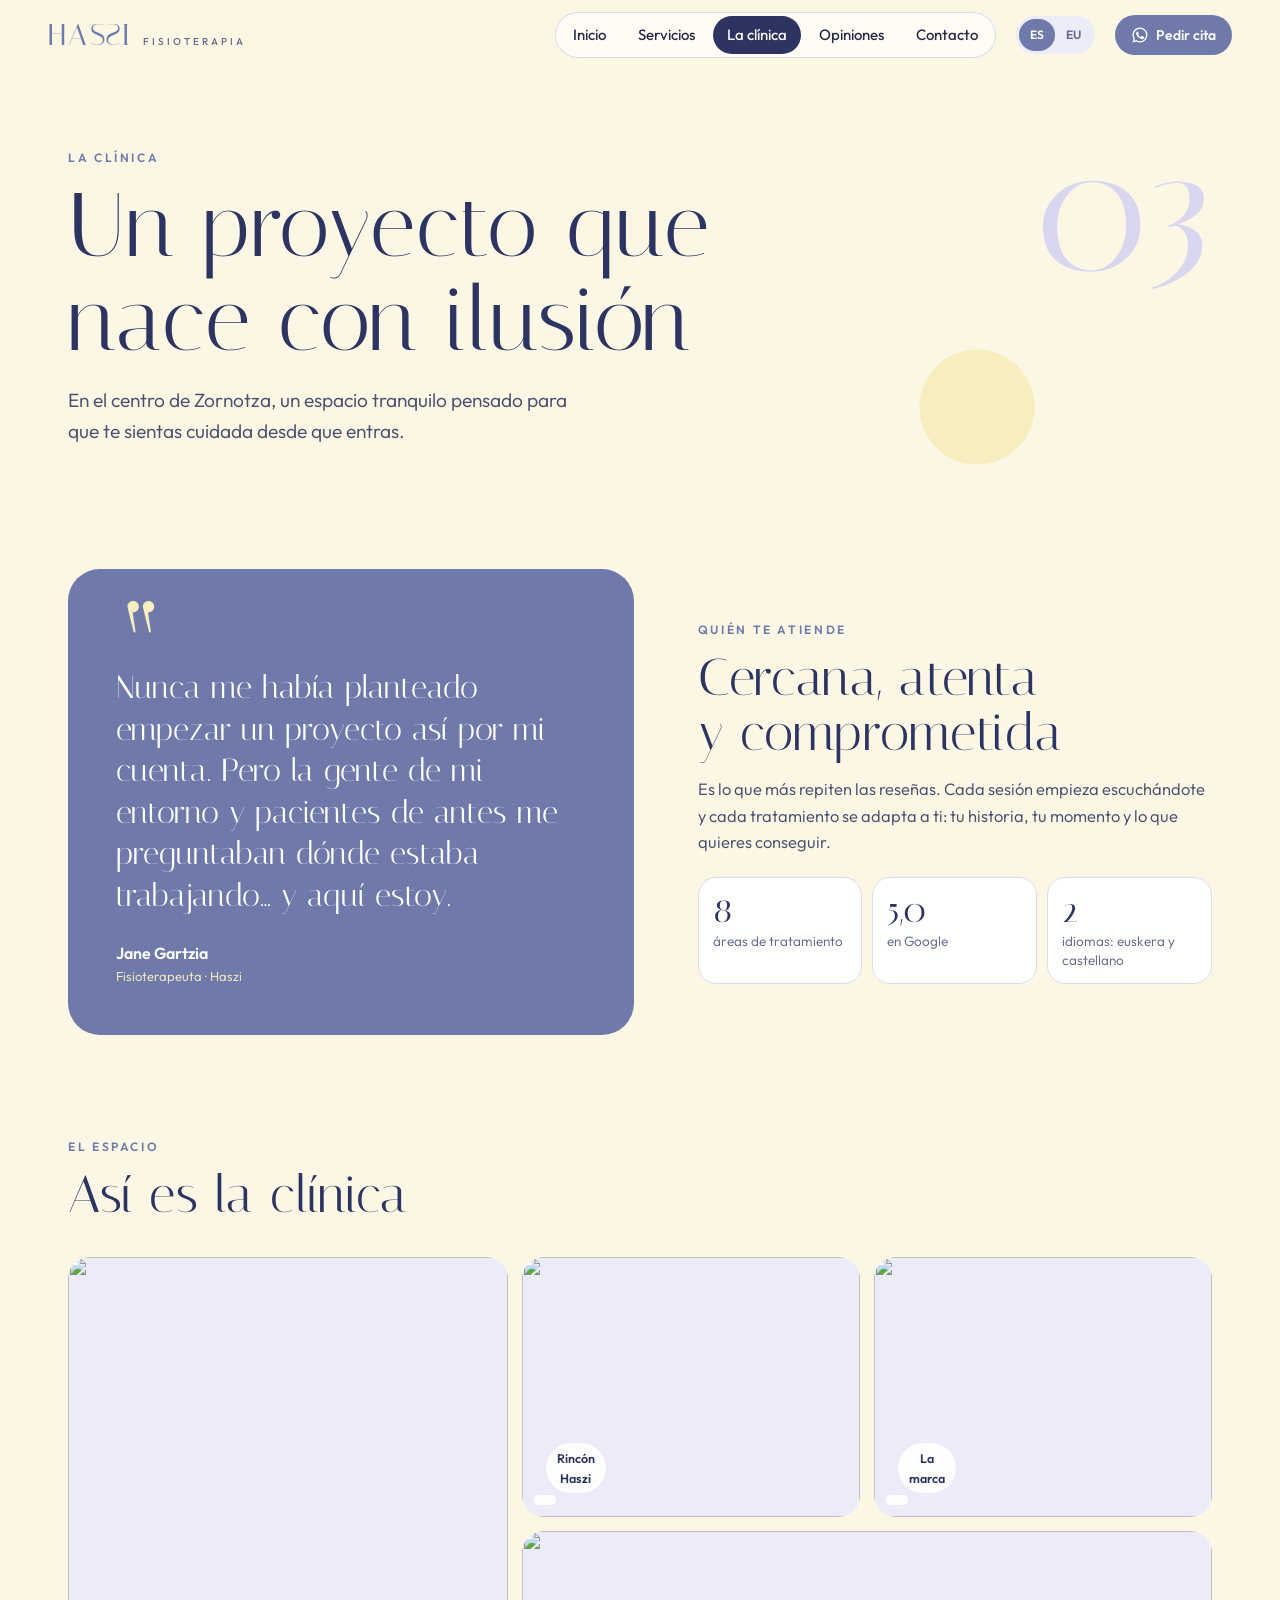
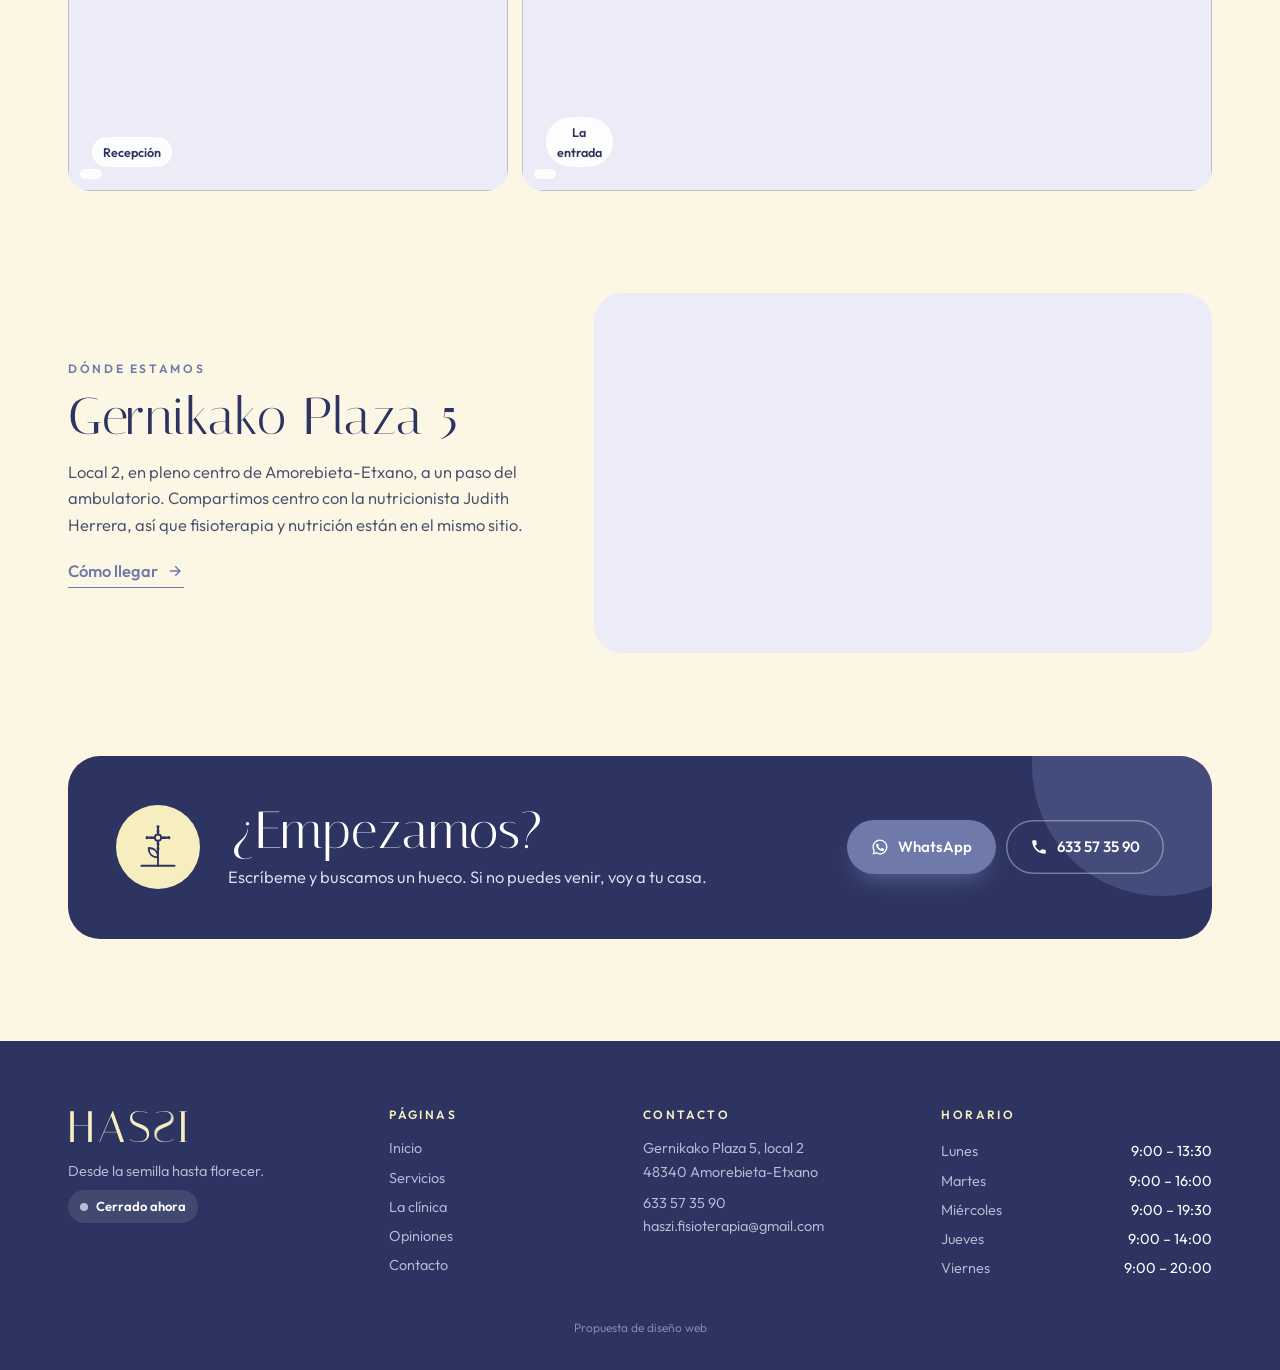
==== clinica.html @ 270182b9 "Web en varias páginas: servicios con buscador, clínica, opiniones y contacto Co-Authored-By: Claude " ====
<!doctype html>
<html lang="es">
<head>
<meta charset="utf-8">
<meta name="viewport" content="width=device-width,initial-scale=1">
<title>La clínica · Haszi Fisioterapia</title>
<meta name="description" content="Clínica Haszi Fisioterapia en Gernikako Plaza 5, Amorebieta-Etxano. Jane Gartzia, fisioterapeuta.">
<meta name="theme-color" content="#fbf7e4">
<link rel="preconnect" href="https://fonts.googleapis.com"><link rel="preconnect" href="https://fonts.gstatic.com" crossorigin>
<link href="https://fonts.googleapis.com/css2?family=Italiana&family=Outfit:wght@300..700&display=swap" rel="stylesheet">
<link rel="stylesheet" href="styles.css?v=1793371641">
<script>(function(){var l='es';try{var q=new URLSearchParams(location.search).get('lang');var s=localStorage.getItem('hz-lang');l=q||s||'es';}catch(e){}if(l==='eu')document.documentElement.classList.add('eu');document.documentElement.lang=l;})();</script>
</head>
<body><header class="top">
 <a class="brand" href="index.html?v=1793371641" aria-label="Haszi Fisioterapia">HA<span class="mk" aria-hidden="true"><i>S</i><i>S</i></span>I<small>Fisioterapia</small></a>
 <nav class="nav"><a href="index.html?v=1793371641"><span data-l="es">Inicio</span><span data-l="eu">Hasiera</span></a><a href="servicios.html?v=1793371641"><span data-l="es">Servicios</span><span data-l="eu">Zerbitzuak</span></a><a href="clinica.html?v=1793371641" class=on aria-current=page><span data-l="es">La clínica</span><span data-l="eu">Klinika</span></a><a href="opiniones.html?v=1793371641"><span data-l="es">Opiniones</span><span data-l="eu">Iritziak</span></a><a href="contacto.html?v=1793371641"><span data-l="es">Contacto</span><span data-l="eu">Kontaktua</span></a></nav>
 <div class="lang" role="group" aria-label="Idioma / Hizkuntza"><button data-set="es">ES</button><button data-set="eu">EU</button></div>
 <a class="hcta" href="https://wa.me/34633573590" target="_blank" rel="noopener"><svg viewBox="0 0 24 24"><path d="M12 2a10 10 0 0 0-8.6 15.1L2 22l5-1.3A10 10 0 1 0 12 2zm0 18.2c-1.5 0-3-.4-4.3-1.2l-.3-.2-3 .8.8-2.9-.2-.3A8.2 8.2 0 1 1 12 20.2zm4.5-6.1c-.2-.1-1.5-.7-1.7-.8-.2-.1-.4-.1-.6.1l-.8 1c-.1.2-.3.2-.5.1a6.7 6.7 0 0 1-3.3-2.9c-.3-.4.2-.4.7-1.4.1-.2 0-.3 0-.4l-.8-1.8c-.2-.5-.4-.4-.6-.4h-.5a1 1 0 0 0-.7.3c-.2.3-.9.9-.9 2.2s1 2.6 1.1 2.7c.1.2 1.9 2.9 4.6 4 1.7.7 2.4.8 3.2.7.5-.1 1.5-.6 1.8-1.2.2-.6.2-1.1.1-1.2l-.5-.3z"/></svg><span data-l="es">Pedir cita</span><span data-l="eu">Hitzordua</span></a>
 <button class="burger" aria-label="Menú" aria-expanded="false"><i></i><i></i></button>
</header>
<div class="mmenu" aria-hidden="true"><nav><a href="index.html?v=1793371641"><small>01</small><span data-l="es">Inicio</span><span data-l="eu">Hasiera</span></a><a href="servicios.html?v=1793371641"><small>02</small><span data-l="es">Servicios</span><span data-l="eu">Zerbitzuak</span></a><a href="clinica.html?v=1793371641" class=on><small>03</small><span data-l="es">La clínica</span><span data-l="eu">Klinika</span></a><a href="opiniones.html?v=1793371641"><small>04</small><span data-l="es">Opiniones</span><span data-l="eu">Iritziak</span></a><a href="contacto.html?v=1793371641"><small>05</small><span data-l="es">Contacto</span><span data-l="eu">Kontaktua</span></a></nav><div class="mfoot"><a href="https://wa.me/34633573590" target="_blank" rel="noopener"><svg viewBox="0 0 24 24"><path d="M12 2a10 10 0 0 0-8.6 15.1L2 22l5-1.3A10 10 0 1 0 12 2zm0 18.2c-1.5 0-3-.4-4.3-1.2l-.3-.2-3 .8.8-2.9-.2-.3A8.2 8.2 0 1 1 12 20.2zm4.5-6.1c-.2-.1-1.5-.7-1.7-.8-.2-.1-.4-.1-.6.1l-.8 1c-.1.2-.3.2-.5.1a6.7 6.7 0 0 1-3.3-2.9c-.3-.4.2-.4.7-1.4.1-.2 0-.3 0-.4l-.8-1.8c-.2-.5-.4-.4-.6-.4h-.5a1 1 0 0 0-.7.3c-.2.3-.9.9-.9 2.2s1 2.6 1.1 2.7c.1.2 1.9 2.9 4.6 4 1.7.7 2.4.8 3.2.7.5-.1 1.5-.6 1.8-1.2.2-.6.2-1.1.1-1.2l-.5-.3z"/></svg>WhatsApp</a><a href="tel:+34633573590"><svg viewBox="0 0 24 24"><path d="M6.6 10.8a15.1 15.1 0 0 0 6.6 6.6l2.2-2.2c.3-.3.7-.4 1-.2 1.1.4 2.3.6 3.6.6.6 0 1 .4 1 1V20c0 .6-.4 1-1 1A17 17 0 0 1 3 4c0-.6.4-1 1-1h3.5c.6 0 1 .4 1 1 0 1.3.2 2.5.6 3.6.1.3 0 .7-.2 1l-2.3 2.2z"/></svg>633 57 35 90</a></div></div>
<main class="page"><section class="banner">
 <span class="bnum">03</span>
 <div class="bw"><p class="kick"><span data-l="es">La clínica</span><span data-l="eu">Klinika</span></p><h1><span data-l="es">Un proyecto que nace con ilusión</span><span data-l="eu">Ilusioz betetako proiektu bat</span></h1><p class="lead"><span data-l="es">En el centro de Zornotza, un espacio tranquilo pensado para que te sientas cuidada desde que entras.</span><span data-l="eu">Zornotzako erdigunean, sartzen zarenetik zaindua sentitzeko pentsatutako leku lasaia.</span></p></div>
 <svg class="bseed" viewBox="0 0 200 200" aria-hidden="true"><circle cx="100" cy="100" r="96"/></svg>
</section>
<section class="sec story">
 <div class="stq rv">
  <span class="qm">“</span>
  <p><span data-l="es">Nunca me había planteado empezar un proyecto así por mi cuenta. Pero la gente de mi entorno y pacientes de antes me preguntaban dónde estaba trabajando… y aquí estoy.</span><span data-l="eu">Inoiz ez nuen pentsatu horrelako proiektu bat neure kabuz hastea. Baina inguruko jendeak eta lehengo paziente batzuek non nenbilen galdetzen zidaten… eta hemen nago.</span></p>
  <div class="sig"><b>Jane Gartzia</b><span><span data-l="es">Fisioterapeuta · Haszi</span><span data-l="eu">Fisioterapeuta · Haszi</span></span></div>
 </div>
 <div class="stx rv">
  <p class="kick"><span data-l="es">Quién te atiende</span><span data-l="eu">Nork artatuko zaitu</span></p>
  <h2><span data-l="es">Cercana, atenta y comprometida</span><span data-l="eu">Hurbila, adeitsua eta konprometitua</span></h2>
  <p><span data-l="es">Es lo que más repiten las reseñas. Cada sesión empieza escuchándote y cada tratamiento se adapta a ti: tu historia, tu momento y lo que quieres conseguir.</span><span data-l="eu">Hori da iritziek gehien errepikatzen dutena. Saio bakoitza zu entzuten hasten da eta tratamendu bakoitza zuri egokitzen zaio: zure historia, zure momentua eta lortu nahi duzuna.</span></p>
  <ul class="facts"><li><b>8</b><span data-l="es">áreas de tratamiento</span><span data-l="eu">tratamendu-arlo</span></li><li><b>5,0</b><span data-l="es">en Google</span><span data-l="eu">Googlen</span></li><li><b>2</b><span data-l="es">idiomas: euskera y castellano</span><span data-l="eu">hizkuntza: euskara eta gaztelania</span></li></ul>
 </div>
</section>
<section class="sec">
 <div class="head rv"><p class="kick"><span data-l="es">El espacio</span><span data-l="eu">Lekua</span></p><h2><span data-l="es">Así es la clínica</span><span data-l="eu">Hau da klinika</span></h2></div>
 <div class="gal"><button class="gi gi0 rv" data-full="https://lh3.googleusercontent.com/grass-cs/AABkmLfYmzDt7xnQfAVD_fiT7f_FMGMXCGIL7BfOM6P0c_A867wHdHK-37Hn0q9hG_Y2DJRz6hwq0zOR4-mZoujtuq2s0yssm1FEFevWXHWyaHOND0AKr654QwvA00v_ObbBueBMMd9X=w1600-k-no"><img src="https://lh3.googleusercontent.com/grass-cs/AABkmLfYmzDt7xnQfAVD_fiT7f_FMGMXCGIL7BfOM6P0c_A867wHdHK-37Hn0q9hG_Y2DJRz6hwq0zOR4-mZoujtuq2s0yssm1FEFevWXHWyaHOND0AKr654QwvA00v_ObbBueBMMd9X=w800-k-no" alt="" loading="lazy"><span><span data-l="es">Recepción</span><span data-l="eu">Harrera</span></span></button><button class="gi gi1 rv" data-full="https://lh3.googleusercontent.com/gps-cs-s/ANWiy9RxXMUOsTc46S_Mv5NONfK-9dVN8dFkeTw9v19GWVNfa5LRsaxbmlAex-AOdb28i_Vh9UDX3B-DQBkSoPqw-twzwIQK1deqbMaz5WqKlUYDP6-75Wq1Bz5eOPWLam4w8Bedxjg1rVCfiSh4=w1600-k-no"><img src="https://lh3.googleusercontent.com/gps-cs-s/ANWiy9RxXMUOsTc46S_Mv5NONfK-9dVN8dFkeTw9v19GWVNfa5LRsaxbmlAex-AOdb28i_Vh9UDX3B-DQBkSoPqw-twzwIQK1deqbMaz5WqKlUYDP6-75Wq1Bz5eOPWLam4w8Bedxjg1rVCfiSh4=w800-k-no" alt="" loading="lazy"><span><span data-l="es">Rincón Haszi</span><span data-l="eu">Haszi txokoa</span></span></button><button class="gi gi2 rv" data-full="https://lh3.googleusercontent.com/gps-cs-s/ANWiy9RpM-QcnaBLJweB59YS0RFkx2qCwoozbRL8E9IkSakVuTFmMkLH7kinshzQdERFNJfkelmKbzxOW_2bPRwxsn8rs_tVMmRhwDauQBZSnXadgiTYruzqF-sHX4fIxSxSzFj8WJutXBVM-CYU=w1600-k-no"><img src="https://lh3.googleusercontent.com/gps-cs-s/ANWiy9RpM-QcnaBLJweB59YS0RFkx2qCwoozbRL8E9IkSakVuTFmMkLH7kinshzQdERFNJfkelmKbzxOW_2bPRwxsn8rs_tVMmRhwDauQBZSnXadgiTYruzqF-sHX4fIxSxSzFj8WJutXBVM-CYU=w800-k-no" alt="" loading="lazy"><span><span data-l="es">La marca</span><span data-l="eu">Marka</span></span></button><button class="gi gi3 rv" data-full="https://lh3.googleusercontent.com/grass-cs/AABkmLfkPGpaals5wXdIL0w-fiT8mMiIXZF4t-FL2aYuvvm76TjGh2Xw1Lu3fcIwlgSmes1ovxwWoXzSeLTtKgDpO4ITUz8J3yqcNSDY8DFHCCygPD7MAigGqO_TZNYggOD01rsKHskUAo61H9lT=w1600-k-no"><img src="https://lh3.googleusercontent.com/grass-cs/AABkmLfkPGpaals5wXdIL0w-fiT8mMiIXZF4t-FL2aYuvvm76TjGh2Xw1Lu3fcIwlgSmes1ovxwWoXzSeLTtKgDpO4ITUz8J3yqcNSDY8DFHCCygPD7MAigGqO_TZNYggOD01rsKHskUAo61H9lT=w800-k-no" alt="" loading="lazy"><span><span data-l="es">La entrada</span><span data-l="eu">Sarrera</span></span></button></div>
</section>
<section class="sec where">
 <div class="wtx rv">
  <p class="kick"><span data-l="es">Dónde estamos</span><span data-l="eu">Non gaude</span></p>
  <h2>Gernikako Plaza 5</h2>
  <p><span data-l="es">Local 2, en pleno centro de Amorebieta-Etxano, a un paso del ambulatorio. Compartimos centro con la nutricionista Judith Herrera, así que fisioterapia y nutrición están en el mismo sitio.</span><span data-l="eu">2. lokala, Amorebieta-Etxanoko erdigunean, anbulatoriotik gertu. Judith Herrera nutrizionistarekin partekatzen dugu zentroa: fisioterapia eta nutrizioa leku berean.</span></p>
  <a class="more" href="https://www.google.com/maps/place/?q=place_id:ChIJI8guDgI1Tg0RjdFPKfut2PA" target="_blank" rel="noopener"><span data-l="es">Cómo llegar</span><span data-l="eu">Nola iritsi</span><svg viewBox="0 0 24 24"><path d="M5 11h11.2l-4.6-4.6L13 5l7 7-7 7-1.4-1.4 4.6-4.6H5z"/></svg></a>
 </div>
 <div class="wmap rv"><iframe title="Mapa" loading="lazy" src="https://www.google.com/maps?q=Haszi+fisioterapia,+Gernikako+Plaza+5,+Amorebieta&output=embed"></iframe></div>
</section>
<div class="lb" aria-hidden="true"><button class="lbx" aria-label="Cerrar">×</button><img alt=""></div>
<section class="ctaband rv">
 <div class="cbw">
  <div class="cbf"><svg viewBox="0 0 48 48"><path d="M24 42V24M24 34c-6 0-9-4-9-9 6 0 9 4 9 9z"/><circle cx="24" cy="15" r="3"/><path d="M24 12c-2-5 2-8 0-8s2 3 0 8M27 15c5-2 8 2 8 0s-3 2-8 0M24 18c2 5-2 8 0 8s-2-3 0-8M21 15c-5 2-8-2-8 0s3-2 8 0"/><path d="M8 42h32"/></svg></div>
  <div><h2><span data-l="es">¿Empezamos?</span><span data-l="eu">Hasiko gara?</span></h2><p><span data-l="es">Escríbeme y buscamos un hueco. Si no puedes venir, voy a tu casa.</span><span data-l="eu">Idatzi eta tarte bat bilatuko dugu. Etortzerik ez baduzu, etxera joango naiz.</span></p></div>
  <div class="cbb"><a class="btn wa" href="https://wa.me/34633573590" target="_blank" rel="noopener"><svg viewBox="0 0 24 24"><path d="M12 2a10 10 0 0 0-8.6 15.1L2 22l5-1.3A10 10 0 1 0 12 2zm0 18.2c-1.5 0-3-.4-4.3-1.2l-.3-.2-3 .8.8-2.9-.2-.3A8.2 8.2 0 1 1 12 20.2zm4.5-6.1c-.2-.1-1.5-.7-1.7-.8-.2-.1-.4-.1-.6.1l-.8 1c-.1.2-.3.2-.5.1a6.7 6.7 0 0 1-3.3-2.9c-.3-.4.2-.4.7-1.4.1-.2 0-.3 0-.4l-.8-1.8c-.2-.5-.4-.4-.6-.4h-.5a1 1 0 0 0-.7.3c-.2.3-.9.9-.9 2.2s1 2.6 1.1 2.7c.1.2 1.9 2.9 4.6 4 1.7.7 2.4.8 3.2.7.5-.1 1.5-.6 1.8-1.2.2-.6.2-1.1.1-1.2l-.5-.3z"/></svg>WhatsApp</a><a class="btn ghost" href="tel:+34633573590"><svg viewBox="0 0 24 24"><path d="M6.6 10.8a15.1 15.1 0 0 0 6.6 6.6l2.2-2.2c.3-.3.7-.4 1-.2 1.1.4 2.3.6 3.6.6.6 0 1 .4 1 1V20c0 .6-.4 1-1 1A17 17 0 0 1 3 4c0-.6.4-1 1-1h3.5c.6 0 1 .4 1 1 0 1.3.2 2.5.6 3.6.1.3 0 .7-.2 1l-2.3 2.2z"/></svg>633 57 35 90</a></div>
 </div>
</section></main>
<footer class="foot">
 <div class="fw">
  <div class="fbrand"><div class="fb">HA<span class="mk" aria-hidden="true"><i>S</i><i>S</i></span>I</div><p><span data-l="es">Desde la semilla hasta florecer.</span><span data-l="eu">Hazitik hasi eta loratzeraino.</span></p><span class="open" data-open></span></div>
  <div><h4><span data-l="es">Páginas</span><span data-l="eu">Orriak</span></h4><div class="flinks"><a href="index.html?v=1793371641"><span data-l="es">Inicio</span><span data-l="eu">Hasiera</span></a><a href="servicios.html?v=1793371641"><span data-l="es">Servicios</span><span data-l="eu">Zerbitzuak</span></a><a href="clinica.html?v=1793371641"><span data-l="es">La clínica</span><span data-l="eu">Klinika</span></a><a href="opiniones.html?v=1793371641"><span data-l="es">Opiniones</span><span data-l="eu">Iritziak</span></a><a href="contacto.html?v=1793371641"><span data-l="es">Contacto</span><span data-l="eu">Kontaktua</span></a></div></div>
  <div><h4><span data-l="es">Contacto</span><span data-l="eu">Kontaktua</span></h4><p>Gernikako Plaza 5, <span data-l="es">local 2</span><span data-l="eu">2. lokala</span><br>48340 Amorebieta-Etxano</p><p><a href="tel:+34633573590">633 57 35 90</a><br><a href="mailto:haszi.fisioterapia@gmail.com">haszi.fisioterapia@gmail.com</a></p></div>
  <div><h4><span data-l="es">Horario</span><span data-l="eu">Ordutegia</span></h4><ul class="fh"><li><span><span data-l="es">Lunes</span><span data-l="eu">Astelehena</span></span><b>9:00 – 13:30</b></li><li><span><span data-l="es">Martes</span><span data-l="eu">Asteartea</span></span><b>9:00 – 16:00</b></li><li><span><span data-l="es">Miércoles</span><span data-l="eu">Asteazkena</span></span><b>9:00 – 19:30</b></li><li><span><span data-l="es">Jueves</span><span data-l="eu">Osteguna</span></span><b>9:00 – 14:00</b></li><li><span><span data-l="es">Viernes</span><span data-l="eu">Ostirala</span></span><b>9:00 – 20:00</b></li></ul></div>
 </div>
 <p class="prop">Propuesta de diseño web</p>
</footer>
<script>window.HZ_HOURS=[["9:00", "13:30"], ["9:00", "16:00"], ["9:00", "19:30"], ["9:00", "14:00"], ["9:00", "20:00"], [null, null], [null, null]];window.HZ_WA="https://wa.me/34633573590";</script>
<script src="script.js?v=1793371641"></script>
</body>
</html>
---- styles.css ----
:root{--peri:#6f7aab;--peri2:#8c95c4;--lav:#d9d7f0;--lav2:#ecebf8;--cream:#f7eec0;--cream2:#fbf7e4;--navy:#2d3461;--ink:#262a45;--mut:#646a8a;--line:#dcdbee;--r:22px;--ease:cubic-bezier(.2,.7,.2,1)}
*{box-sizing:border-box;margin:0;padding:0}
html{scroll-behavior:smooth;scroll-padding-top:84px}
body{font-family:Outfit,system-ui,sans-serif;background:var(--cream2);color:var(--ink);line-height:1.6;font-size:16.5px;font-weight:350;-webkit-font-smoothing:antialiased;overflow-x:hidden}
html:not(.eu) [data-l=eu],html.eu [data-l=es]{display:none}
img{display:block;max-width:100%}
a{color:inherit;text-decoration:none}
button{font:inherit;color:inherit}
h1,h2,h3{font-weight:400;line-height:1.05;text-wrap:balance}
h1,h2{font-family:Italiana,serif;letter-spacing:.01em;color:var(--navy)}
h2{font-size:clamp(32px,4.4vw,52px)}
h3{font-family:Outfit;font-weight:600;font-size:18px;color:var(--navy)}
b{font-weight:600}
.kick{font-size:12px;font-weight:600;letter-spacing:.22em;text-transform:uppercase;color:var(--peri);margin-bottom:12px}
.lead{font-size:clamp(17px,1.5vw,19.5px);color:#4a4f6e;max-width:40ch}
svg{width:18px;height:18px;fill:currentColor;flex:none}
.mk{display:inline-flex;align-items:center}
.mk i{font-style:normal;display:inline-block}
.mk i:last-child{transform:scaleX(-1);margin-left:-.12em}
.st{color:#e3b23c;letter-spacing:1px}

/* header */
.top{position:sticky;top:0;z-index:40;display:flex;align-items:center;gap:20px;padding:12px clamp(16px,4vw,48px);background:rgba(251,247,228,.86);backdrop-filter:blur(12px);-webkit-backdrop-filter:blur(12px);border-bottom:1px solid transparent;transition:border-color .3s,box-shadow .3s}
.top.sc{border-color:var(--line);box-shadow:0 8px 30px -20px rgba(45,52,97,.4)}
.brand{font-family:Italiana,serif;font-size:30px;letter-spacing:.08em;color:var(--peri);display:flex;align-items:baseline;line-height:1;position:relative;z-index:2}
.brand small{font-family:Outfit;font-size:10px;letter-spacing:.3em;text-transform:uppercase;color:var(--mut);margin-left:10px;font-weight:500}
.nav{display:flex;gap:4px;margin-left:auto;font-size:15px;font-weight:450;background:rgba(255,255,255,.6);padding:4px;border-radius:99px;box-shadow:inset 0 0 0 1px var(--line)}
.nav a{padding:7px 14px;border-radius:99px;transition:background .25s,color .25s}
.nav a:hover{background:var(--lav2)}
.nav a.on{background:var(--navy);color:#fff}
.lang{display:flex;background:var(--lav2);border-radius:99px;padding:3px;position:relative;z-index:2}
.lang button{border:0;background:none;font-weight:600;font-size:12px;padding:6px 11px;border-radius:99px;cursor:pointer;color:var(--mut);transition:background .25s,color .25s}
html:not(.eu) .lang [data-set=es],html.eu .lang [data-set=eu]{background:var(--peri);color:#fff}
.hcta{display:inline-flex;align-items:center;gap:7px;padding:9px 16px;border-radius:99px;background:var(--peri);color:#fff;font-weight:550;font-size:14px;transition:background .25s}
.hcta:hover{background:#25D366}
.burger{display:none;width:44px;height:44px;border:0;border-radius:50%;background:var(--navy);cursor:pointer;position:relative;z-index:2;flex:none}
.burger i{position:absolute;left:13px;right:13px;height:1.5px;background:#fff;transition:transform .35s var(--ease),top .35s var(--ease)}
.burger i:first-child{top:18px}.burger i:last-child{top:25px}
.menu-open .burger i:first-child{top:21.5px;transform:rotate(45deg)}
.menu-open .burger i:last-child{top:21.5px;transform:rotate(-45deg)}
.mmenu{position:fixed;inset:0;z-index:35;background:var(--peri);color:#fff;display:flex;flex-direction:column;justify-content:center;padding:90px 28px 40px;clip-path:circle(0 at calc(100% - 38px) 34px);transition:clip-path .6s var(--ease);visibility:hidden}
.menu-open .mmenu{clip-path:circle(150% at calc(100% - 38px) 34px);visibility:visible}
.mmenu nav{display:flex;flex-direction:column;gap:6px}
.mmenu nav a{font-family:Italiana,serif;font-size:44px;line-height:1.15;display:flex;align-items:baseline;gap:14px;opacity:0;transform:translateY(14px);transition:opacity .4s,transform .4s}
.mmenu nav a small{font-family:Outfit;font-size:12px;letter-spacing:.2em;color:var(--cream)}
.mmenu nav a.on{color:var(--cream)}
.menu-open .mmenu nav a{opacity:1;transform:none}
.menu-open .mmenu nav a:nth-child(2){transition-delay:.06s}.menu-open .mmenu nav a:nth-child(3){transition-delay:.12s}.menu-open .mmenu nav a:nth-child(4){transition-delay:.18s}.menu-open .mmenu nav a:nth-child(5){transition-delay:.24s}
.mfoot{display:flex;gap:10px;margin-top:40px;flex-wrap:wrap}
.mfoot a{display:inline-flex;align-items:center;gap:8px;padding:12px 18px;border-radius:99px;background:rgba(255,255,255,.16);font-weight:500}
.menu-open{overflow:hidden}
.menu-open .top{background:transparent;backdrop-filter:none;border-color:transparent;box-shadow:none}
.menu-open .brand{color:#fff}
.menu-open .brand small{color:var(--cream)}

/* page transition */
.page{animation:pin .7s var(--ease) both}
@keyframes pin{from{opacity:0;transform:translateY(10px)}to{opacity:1;transform:none}}
body.leaving .page{opacity:0;transform:translateY(-8px);transition:opacity .25s,transform .25s}

/* buttons */
.cta{display:flex;flex-wrap:wrap;gap:10px}
.btn{display:inline-flex;align-items:center;justify-content:center;gap:9px;padding:15px 24px;border-radius:99px;font-weight:550;font-size:15px;border:0;cursor:pointer;transition:background .3s,color .3s,box-shadow .3s,transform .15s}
.btn:active{transform:scale(.97)}
.btn.wa{background:var(--peri);color:#fff;box-shadow:0 12px 26px -12px rgba(111,122,171,.9)}
.btn.wa:hover{background:#25D366;box-shadow:0 12px 26px -12px rgba(37,211,102,.9)}
.btn.ghost{background:#fff;color:var(--navy);box-shadow:inset 0 0 0 1.5px var(--line)}
.btn.ghost:hover{background:var(--navy);color:#fff;box-shadow:none}
.btn.ghost svg{transition:transform .3s}
.btn.ghost:hover svg{transform:translateX(3px)}
.more{display:inline-flex;align-items:center;gap:8px;font-weight:550;color:var(--peri);border-bottom:1.5px solid currentColor;padding-bottom:2px;transition:gap .3s,color .3s}
.more:hover{gap:12px;color:var(--navy)}

/* hero */
.hero{display:grid;grid-template-columns:1.05fr 1fr;gap:clamp(24px,5vw,72px);align-items:center;max-width:1240px;margin:0 auto;padding:clamp(30px,5vw,70px) clamp(16px,4vw,48px) clamp(40px,5vw,70px)}
.hero>*{min-width:0}
.hero h1{font-size:clamp(48px,7.2vw,100px);margin-bottom:22px}
.hero h1 em,.banner h1 em{font-style:normal;color:var(--peri);position:relative;white-space:nowrap}
.hero h1 em::after{content:"";position:absolute;left:0;right:0;bottom:.06em;height:.16em;background:var(--cream);z-index:-1;border-radius:99px;transform-origin:left;animation:ul 1.1s .9s var(--ease) both}
@keyframes ul{from{transform:scaleX(0)}to{transform:scaleX(1)}}
.hero .lead{margin-bottom:28px}
.in1,.in2,.in3,.in4,.in5{animation:pin .9s var(--ease) both}
.in2{animation-delay:.08s}.in3{animation-delay:.16s}.in4{animation-delay:.24s}.in5{animation-delay:.32s}
.rating{display:inline-flex;align-items:center;gap:8px;margin-top:26px;font-size:14px;color:var(--mut)}
.rating b{font-family:Italiana;font-size:28px;color:var(--navy);font-weight:400}
.hr{position:relative;padding:0 6% 6% 0}
.blob{border-radius:58% 42% 48% 52%/52% 46% 54% 48%;overflow:hidden;aspect-ratio:1/1.05;background:var(--lav);box-shadow:0 40px 70px -35px rgba(45,52,97,.55);animation:morph 14s ease-in-out infinite alternate,pin 1s .1s var(--ease) both}
@keyframes morph{0%{border-radius:58% 42% 48% 52%/52% 46% 54% 48%}50%{border-radius:46% 54% 56% 44%/44% 56% 44% 56%}100%{border-radius:52% 48% 40% 60%/58% 40% 60% 42%}}
.blob img{width:100%;height:100%;object-fit:cover}
.fl{position:absolute;right:-2%;bottom:-4%;width:34%;max-width:190px;background:var(--cream);border-radius:50%;aspect-ratio:1;display:grid;place-items:center;box-shadow:0 20px 40px -20px rgba(45,52,97,.5)}
.flower{width:72%;height:auto;overflow:visible}
.flower .stem{fill:none;stroke:var(--navy);stroke-width:3;stroke-linecap:round;stroke-dasharray:140;stroke-dashoffset:140;animation:draw 1.2s .5s var(--ease) forwards}
.flower .leaf{fill:var(--peri2);transform-box:fill-box;transform:scale(0);animation:pop .7s var(--ease) forwards}
.flower .l1{transform-origin:100% 100%;animation-delay:1.2s}.flower .l2{transform-origin:0 100%;animation-delay:1.4s}
.flower .pt{fill:var(--peri);opacity:.9;transform-box:view-box}
.flower .petals{transform-origin:100px 100px}
.flower .petals .pt{opacity:0;animation:fade .5s ease forwards}
.flower .petals .pt:nth-child(1){animation-delay:1.6s}.flower .petals .pt:nth-child(2){animation-delay:1.7s}.flower .petals .pt:nth-child(3){animation-delay:1.8s}.flower .petals .pt:nth-child(4){animation-delay:1.9s}.flower .petals .pt:nth-child(5){animation-delay:2s}.flower .petals .pt:nth-child(6){animation-delay:2.1s}
.flower .core{fill:var(--cream);stroke:var(--navy);stroke-width:2;opacity:0;animation:fade .5s 2.2s forwards}
.flower .petals{animation:spin 40s 2.4s linear infinite}
@keyframes draw{to{stroke-dashoffset:0}}
@keyframes pop{to{transform:scale(1)}}
@keyframes fade{to{opacity:.92}}
@keyframes spin{from{transform:translate(100px,100px) rotate(0)}to{transform:translate(100px,100px) rotate(360deg)}}
.chip{position:absolute;background:#fff;color:var(--navy);font-size:13px;font-weight:550;padding:8px 14px;border-radius:99px;box-shadow:0 12px 30px -14px rgba(45,52,97,.55);animation:float 6s ease-in-out infinite,pin .9s var(--ease) both;white-space:nowrap}
.c1{left:-6%;top:12%;animation-delay:0s,.6s}
.c2{right:-2%;top:6%;animation-delay:-2s,.8s;background:var(--cream)}
.c3{left:2%;bottom:14%;animation-delay:-4s,1s;background:var(--navy);color:#fff}
@keyframes float{0%,100%{translate:0 0}50%{translate:0 -8px}}

/* marquee */
.marq{background:var(--navy);color:#e8e8f6;overflow:hidden;padding:16px 0;white-space:nowrap}
.mq{display:inline-flex;gap:26px;align-items:center;animation:mq 40s linear infinite;font-family:Italiana,serif;font-size:26px}
.mq i{font-style:normal;color:var(--cream);font-size:18px}
@keyframes mq{to{transform:translateX(-50%)}}

/* name */
.name{background:var(--peri);color:#fff;overflow:hidden}
.nw{max-width:1140px;margin:0 auto;padding:clamp(48px,6vw,80px) clamp(16px,4vw,48px);display:grid;grid-template-columns:auto 1fr;gap:clamp(24px,5vw,64px);align-items:center}
.eq{display:flex;align-items:baseline;gap:14px;font-family:Italiana,serif;flex-wrap:wrap}
.eq .w1,.eq .w2{font-size:clamp(34px,4vw,50px);color:#fff}
.eq .pl{font-size:30px;color:var(--cream)}
.eq .w3{font-size:clamp(56px,7vw,92px);color:var(--cream);letter-spacing:.06em;display:inline-flex}
.name .kick{color:var(--cream)}
.nt p:not(.kick){font-size:clamp(17px,1.6vw,20px);font-weight:300;max-width:56ch}
.nt b{color:var(--cream)}

/* sections */
.sec{max-width:1240px;margin:0 auto;padding:clamp(64px,8vw,104px) clamp(16px,4vw,48px) 0}
.head{margin-bottom:34px}
.head.split{display:flex;justify-content:space-between;align-items:flex-end;gap:20px;flex-wrap:wrap}

.feat{display:grid;grid-template-columns:1fr 1.05fr;gap:clamp(28px,5vw,72px);align-items:center}
.fimg{position:relative;border-radius:200px 200px var(--r) var(--r);overflow:hidden;aspect-ratio:4/4.6;background:var(--lav)}
.fimg img{width:100%;height:100%;object-fit:cover;transition:transform 1.2s var(--ease)}
.fimg:hover img{transform:scale(1.05)}
.fbadge{position:absolute;left:18px;bottom:18px;background:var(--cream);color:var(--navy);font-weight:600;font-size:13px;padding:8px 14px;border-radius:99px}
.ftx h2{margin-bottom:18px}
.ftx p:not(.kick){color:#4a4f6e;margin-bottom:24px;max-width:48ch;font-size:17px}

.tzs{display:grid;grid-template-columns:repeat(4,1fr);gap:12px}
.tz{display:flex;align-items:center;gap:14px;background:#fff;border-radius:var(--r);padding:18px;border:1px solid var(--line);transition:transform .35s var(--ease),box-shadow .35s,background .35s;position:relative}
.tz b{font-weight:550;color:var(--navy);flex:1;line-height:1.25}
.tz>svg{color:var(--peri);opacity:0;transform:translateX(-6px);transition:opacity .3s,transform .3s}
.tz:hover{transform:translateY(-4px);box-shadow:0 20px 40px -24px rgba(45,52,97,.55);background:var(--lav2)}
.tz:hover>svg{opacity:1;transform:none}
.ic{display:inline-grid;place-items:center;width:48px;height:48px;border-radius:50%;background:var(--lav2);color:var(--peri);flex:none;transition:background .3s,color .3s}
.tz:hover .ic{background:var(--peri);color:#fff}
.ic svg{width:24px;height:24px;fill:none;stroke:currentColor;stroke-width:1.6;stroke-linecap:round;stroke-linejoin:round}

.grow{list-style:none;display:grid;grid-template-columns:repeat(4,1fr);gap:16px;position:relative}
.grow::before{content:"";position:absolute;left:4%;right:4%;top:44px;height:1.5px;background:linear-gradient(90deg,var(--lav),var(--peri))}
.grow li{position:relative;padding-top:0}
.sg{width:88px;height:88px;border-radius:50%;background:#fff;border:1.5px solid var(--line);display:grid;place-items:center;margin-bottom:18px;position:relative;color:var(--peri);transition:background .4s,color .4s,transform .4s var(--ease)}
.grow li:last-child .sg{background:var(--peri);color:#fff;border-color:var(--peri)}
.grow li:hover .sg{transform:scale(1.06)}
.sg svg{width:46px;height:46px;fill:none;stroke:currentColor;stroke-width:1.8;stroke-linecap:round;stroke-linejoin:round}
.grow b{font-family:Italiana;font-weight:400;font-size:15px;color:var(--peri);letter-spacing:.1em}
.grow h3{margin:4px 0 6px;font-size:19px}
.grow p{font-size:15px;color:#555b7c}

.r3{display:grid;grid-template-columns:repeat(3,1fr);gap:14px}
.rev{background:#fff;border:1px solid var(--line);border-radius:var(--r);padding:24px;position:relative}
.rev::before{content:"“";position:absolute;right:18px;top:-6px;font-family:Italiana;font-size:90px;color:var(--lav);line-height:1}
.rev blockquote{font-size:15.5px;margin:10px 0 12px;color:#3b4060;position:relative}
.rev figcaption{font-size:12px;color:var(--mut);font-weight:600;letter-spacing:.1em;text-transform:uppercase}

.ctaband{margin:clamp(64px,8vw,104px) clamp(16px,4vw,48px) 0}
.cbw{max-width:1144px;margin:0 auto;background:var(--navy);color:#dfe0f2;border-radius:32px;padding:clamp(28px,4vw,48px);display:grid;grid-template-columns:auto 1fr auto;gap:28px;align-items:center;position:relative;overflow:hidden}
.cbw::after{content:"";position:absolute;width:260px;height:260px;border-radius:50%;background:var(--peri);opacity:.35;right:-80px;top:-120px}
.cbf{width:84px;height:84px;border-radius:50%;background:var(--cream);color:var(--navy);display:grid;place-items:center}
.cbf svg{width:50px;height:50px;fill:none;stroke:currentColor;stroke-width:1.8;stroke-linecap:round;stroke-linejoin:round}
.cbw h2{color:#fff;margin-bottom:6px}
.cbb{display:flex;gap:10px;flex-wrap:wrap;position:relative;z-index:1}
.cbw .btn.ghost{background:transparent;color:#fff;box-shadow:inset 0 0 0 1.5px rgba(255,255,255,.35)}
.cbw .btn.ghost:hover{background:#fff;color:var(--navy)}

/* banner (inner pages) */
.banner{position:relative;max-width:1240px;margin:0 auto;padding:clamp(40px,6vw,90px) clamp(16px,4vw,48px) clamp(10px,2vw,20px);overflow:visible}
.banner h1{font-size:clamp(46px,7vw,96px);margin-bottom:18px;animation:pin .9s .05s var(--ease) both}
.banner .kick{animation:pin .9s var(--ease) both}
.banner .lead{animation:pin .9s .15s var(--ease) both}
.bnum{position:absolute;right:clamp(16px,4vw,48px);top:clamp(20px,4vw,50px);font-family:Italiana;font-size:clamp(90px,14vw,200px);line-height:1;color:var(--lav);z-index:-1}
.bseed{position:absolute;width:120px;height:120px;right:18%;bottom:0;fill:var(--cream);z-index:-1;animation:float 7s ease-in-out infinite}

/* finder */
.finder .fw2{background:#fff;border:1px solid var(--line);border-radius:28px;padding:clamp(22px,3vw,36px)}
.finder h2{font-size:clamp(26px,3vw,36px);margin-bottom:18px}
.fcs{display:flex;flex-wrap:wrap;gap:8px}
.fc{border:0;background:var(--lav2);color:var(--navy);padding:10px 16px;border-radius:99px;font-size:14.5px;font-weight:500;cursor:pointer;transition:background .25s,color .25s,transform .15s}
.fc:hover{background:var(--lav)}
.fc:active{transform:scale(.96)}
.fc.on{background:var(--peri);color:#fff}
.fres{margin-top:16px;color:var(--peri);font-weight:550;min-height:1.6em}
.fres a{border-bottom:1.5px solid currentColor;margin-left:4px}

.svs{display:grid;grid-template-columns:repeat(2,1fr);gap:16px}
.sv{background:#fff;border:1px solid var(--line);border-radius:28px;padding:clamp(22px,3vw,32px);display:flex;flex-direction:column;gap:18px;transition:box-shadow .4s,transform .4s var(--ease),border-color .4s,background .4s}
.sv-big{grid-column:span 2;background:var(--lav2);border-color:var(--lav);display:grid;grid-template-columns:auto 1fr;gap:28px}
.sv-home{background:var(--cream);border-color:var(--cream)}
.sv.hit{border-color:var(--peri);box-shadow:0 0 0 4px rgba(111,122,171,.18),0 30px 60px -30px rgba(45,52,97,.5);transform:translateY(-4px)}
.svh{display:flex;align-items:center;gap:14px}
.sv-big .svh{flex-direction:column;align-items:flex-start}
.svn{font-family:Italiana;font-size:38px;color:var(--peri);line-height:1}
.sv .ic{background:#fff}
.sv h2{font-size:clamp(28px,3vw,38px);margin-bottom:10px}
.sv-big h2{font-size:clamp(34px,4vw,50px)}
.sv p{color:#4a4f6e}
.tags{list-style:none;display:flex;flex-wrap:wrap;gap:6px;margin:16px 0 20px}
.tags li{font-size:13.5px;padding:6px 12px;border-radius:99px;background:var(--cream2);border:1px solid var(--line);color:var(--navy)}
.sv-big .tags li{background:#fff}
.svc-cta{display:inline-flex;align-items:center;gap:8px;font-weight:550;font-size:14.5px;color:var(--peri);padding:10px 16px;border-radius:99px;box-shadow:inset 0 0 0 1.5px var(--line);transition:background .25s,color .25s,box-shadow .25s}
.svc-cta:hover{background:#25D366;color:#fff;box-shadow:none}

/* clinic */
.story{display:grid;grid-template-columns:1.1fr 1fr;gap:clamp(24px,5vw,64px);align-items:center}
.stq{background:var(--peri);color:#fff;border-radius:32px;padding:clamp(28px,4vw,48px);position:relative}
.qm{font-family:Italiana;font-size:140px;line-height:.6;color:var(--cream);display:block;height:50px}
.stq p{font-family:Italiana;font-size:clamp(24px,2.6vw,32px);line-height:1.3}
.sig{margin-top:24px;display:flex;flex-direction:column}
.sig b{font-size:16px}.sig span{font-size:13px;color:var(--cream)}
.stx h2{margin-bottom:16px}
.stx p:not(.kick){color:#4a4f6e;margin-bottom:22px}
.facts{list-style:none;display:grid;grid-template-columns:repeat(3,1fr);gap:10px}
.facts li{background:#fff;border:1px solid var(--line);border-radius:18px;padding:14px;font-size:13.5px;color:var(--mut);line-height:1.35}
.facts b{display:block;font-family:Italiana;font-weight:400;font-size:36px;color:var(--navy);line-height:1;margin-bottom:4px}
.gal{display:grid;grid-template-columns:1.3fr 1fr 1fr;grid-template-rows:260px 260px;gap:14px}
.gi{border:0;padding:0;border-radius:var(--r);overflow:hidden;position:relative;cursor:zoom-in;background:var(--lav2)}
.gi img{width:100%;height:100%;object-fit:cover;transition:transform 1s var(--ease)}
.gi:hover img{transform:scale(1.06)}
.gi span{position:absolute;left:12px;bottom:12px;background:rgba(255,255,255,.92);color:var(--navy);font-size:12.5px;font-weight:600;padding:5px 11px;border-radius:99px}
.gi0{grid-row:span 2}
.gi3{grid-column:2/4}
.lb{position:fixed;inset:0;z-index:60;background:rgba(38,42,69,.88);display:grid;place-items:center;padding:20px;opacity:0;visibility:hidden;transition:opacity .3s}
.lb.on{opacity:1;visibility:visible}
.lb img{max-width:min(92vw,1100px);max-height:86vh;border-radius:16px;box-shadow:0 30px 80px rgba(0,0,0,.4)}
.lbx{position:absolute;top:16px;right:16px;width:46px;height:46px;border-radius:50%;border:0;background:#fff;color:var(--navy);font-size:26px;cursor:pointer}
.where{display:grid;grid-template-columns:1fr 1.3fr;gap:clamp(24px,4vw,56px);align-items:center}
.where h2{margin-bottom:14px}.where p:not(.kick){color:#4a4f6e;margin-bottom:20px}
.wmap{border-radius:28px;overflow:hidden;min-height:360px;background:var(--lav2)}
.wmap iframe,.mapfull iframe{width:100%;height:100%;min-height:360px;border:0;display:block;filter:saturate(.75)}

/* reviews page */
.score{display:flex;align-items:center;gap:28px;background:#fff;border:1px solid var(--line);border-radius:28px;padding:clamp(22px,3vw,34px);margin-bottom:18px;flex-wrap:wrap}
.big5{font-family:Italiana;font-size:clamp(80px,10vw,130px);line-height:.9;color:var(--navy)}
.st.xl{font-size:26px}
.score p{color:var(--mut);margin:4px 0 12px}
.rgrid{columns:3;column-gap:14px}
.rgrid .rev{break-inside:avoid;margin-bottom:14px}
.rgrid .rev:nth-child(4n+1){background:var(--lav2)}
.words{display:flex;flex-wrap:wrap;gap:10px;justify-content:center;margin-top:30px}
.words span{font-family:Italiana;font-size:clamp(26px,3.4vw,44px);color:var(--peri);padding:0 10px}
.words span:nth-child(even){color:var(--navy)}

/* contact */
.cgrid{display:grid;grid-template-columns:1.1fr 1fr;gap:16px;align-items:start}
.wform{background:#fff;border:1px solid var(--line);border-radius:28px;padding:clamp(22px,3vw,34px);display:flex;flex-direction:column;gap:14px}
.wform h2{font-size:clamp(28px,3vw,38px);margin-bottom:6px}
.wform label{display:flex;flex-direction:column;gap:6px;font-size:14px;font-weight:550;color:var(--navy)}
.wform input,.wform select,.wform textarea{font:inherit;font-weight:400;font-size:16px;border:1.5px solid var(--line);border-radius:14px;padding:12px 14px;background:var(--cream2);color:var(--ink);transition:border-color .25s,background .25s;width:100%}
.wform input:focus,.wform select:focus,.wform textarea:focus{outline:none;border-color:var(--peri);background:#fff}
.wform fieldset{border:0;display:flex;gap:8px;flex-wrap:wrap}
.wform legend{font-size:14px;font-weight:550;color:var(--navy);margin-bottom:6px;width:100%}
.rd{flex-direction:row!important;align-items:center;gap:8px!important;background:var(--lav2);padding:9px 14px;border-radius:99px;cursor:pointer;font-weight:500!important}
.rd input{width:auto;accent-color:var(--peri)}
.fnote{font-size:12.5px;color:var(--mut)}
.cinfo{display:flex;flex-direction:column;gap:14px}
.card{background:#fff;border:1px solid var(--line);border-radius:24px;padding:22px}
.card.home{background:var(--cream);border-color:var(--cream);display:flex;gap:14px;align-items:center}
.card.home svg{width:40px;height:40px;fill:none;stroke:var(--navy);stroke-width:1.6;stroke-linecap:round;stroke-linejoin:round}
address{font-style:normal;font-weight:500;font-size:17px;margin-bottom:14px;color:var(--navy)}
.hours{list-style:none;margin-top:12px}
.hours li{display:flex;justify-content:space-between;padding:7px 0;border-bottom:1px solid var(--line);font-size:15px}
.hours li:last-child{border:0}
.hours li.today{color:var(--peri);font-weight:600}
.hours b{font-weight:500}
.open{display:inline-flex;align-items:center;gap:8px;font-size:13px;font-weight:600;padding:6px 12px;border-radius:99px;background:var(--lav2);color:var(--navy)}
.open::before{content:"";width:8px;height:8px;border-radius:50%;background:#b9bbd6}
.open.is-open::before{background:#2fbf71;box-shadow:0 0 0 4px rgba(47,191,113,.2);animation:pulse 2s infinite}
@keyframes pulse{50%{box-shadow:0 0 0 7px rgba(47,191,113,0)}}
.open.big{font-size:14px;padding:8px 14px}
.links{display:flex;flex-wrap:wrap;gap:8px}
.ln{display:inline-flex;align-items:center;gap:8px;padding:11px 16px;border-radius:99px;background:var(--cream2);box-shadow:inset 0 0 0 1.5px var(--line);font-weight:500;font-size:14.5px;color:var(--navy);transition:background .25s,color .25s,box-shadow .25s}
.ln:hover{box-shadow:none;color:#fff}
.ln.wa:hover{background:#25D366}.ln.tel:hover{background:var(--navy)}.ln.mail:hover{background:#EA4335}
.ln.ig:hover{background:linear-gradient(45deg,#f09433,#e6683c,#dc2743,#cc2366,#bc1888)}
.ln.map:hover{background:#4285F4}
.mapfull{border-radius:28px;overflow:hidden;padding:0;margin-top:clamp(40px,5vw,64px);max-width:1144px}

/* footer */
.foot{background:var(--navy);color:#b9bbd6;margin-top:clamp(64px,8vw,104px);padding:clamp(40px,5vw,64px) clamp(16px,4vw,48px) 24px;font-size:14.5px}
.fw{max-width:1144px;margin:0 auto;display:grid;grid-template-columns:1.3fr 1fr 1.2fr 1.2fr;gap:28px}
.fb{font-family:Italiana;font-size:44px;letter-spacing:.08em;color:var(--cream);display:flex;line-height:1;margin-bottom:10px}
.fbrand p{margin-bottom:14px}
.foot h4{font-family:Outfit;font-weight:600;font-size:12px;letter-spacing:.2em;text-transform:uppercase;color:var(--cream);margin-bottom:12px}
.flinks{display:flex;flex-direction:column;gap:6px}
.foot a:hover{color:#fff}
.foot p{margin-bottom:8px}
.fh{list-style:none}.fh li{display:flex;justify-content:space-between;gap:10px;padding:3px 0}.fh b{font-weight:400;color:#fff}
.foot .open{background:rgba(255,255,255,.1);color:#fff}
.prop{text-align:center;margin-top:36px;font-size:12px;color:#8a8db0}

/* reveal */
.rv{opacity:0;transform:translateY(22px);transition:opacity .8s var(--ease),transform .8s var(--ease);transition-delay:var(--d,0ms)}
.rv.in{opacity:1;transform:none}
@media(prefers-reduced-motion:reduce){*,*::before,*::after{animation:none!important;transition:none!important}.rv{opacity:1;transform:none}.flower .stem{stroke-dashoffset:0}.flower .leaf{transform:none}.flower .pt,.flower .core{opacity:.92}html{scroll-behavior:auto}}

@media(max-width:1100px){.nav a{padding:7px 10px}.hcta span{display:none}}
@media(max-width:980px){
 .nav,.hcta{display:none}
 .lang{margin-left:auto}
 .burger{display:block}
 .hero{grid-template-columns:1fr}
 .hr{max-width:480px;margin:10px auto 0;width:100%}
 .tzs{grid-template-columns:1fr 1fr}
 .grow{grid-template-columns:1fr 1fr;row-gap:34px}
 .grow::before{display:none}
 .r3{grid-template-columns:1fr}
 .feat,.story,.where,.cgrid{grid-template-columns:1fr}
 .fimg{aspect-ratio:4/3.6;border-radius:160px 160px var(--r) var(--r)}
 .svs{grid-template-columns:1fr}
 .sv-big{grid-column:auto;grid-template-columns:1fr}
 .sv-big .svh{flex-direction:row;align-items:center}
 .gal{grid-template-columns:1fr 1fr;grid-template-rows:auto}
 .gi{aspect-ratio:1}
 .gi0{grid-row:auto;grid-column:span 2;aspect-ratio:16/10}
 .gi3{grid-column:span 2;aspect-ratio:16/10}
 .rgrid{columns:2}
 .cbw{grid-template-columns:1fr;text-align:left}
 .fw{grid-template-columns:1fr 1fr}
}
@media(max-width:560px){
 body{font-size:16px}
 .brand{font-size:26px}.brand small{display:none}
 .hero h1{font-size:clamp(44px,13vw,60px)}
 .chip{font-size:12px;padding:7px 11px}
 .c1{left:-2%}.c2{right:0}
 .tzs{grid-template-columns:1fr}
 .grow{grid-template-columns:1fr}
 .nw{grid-template-columns:1fr}
 .rgrid{columns:1}
 .facts{grid-template-columns:1fr 1fr 1fr}
 .facts b{font-size:30px}
 .btn{flex:1 1 100%}
 .fw{grid-template-columns:1fr}
 .bnum{opacity:.7}
 .mmenu nav a{font-size:38px}
}
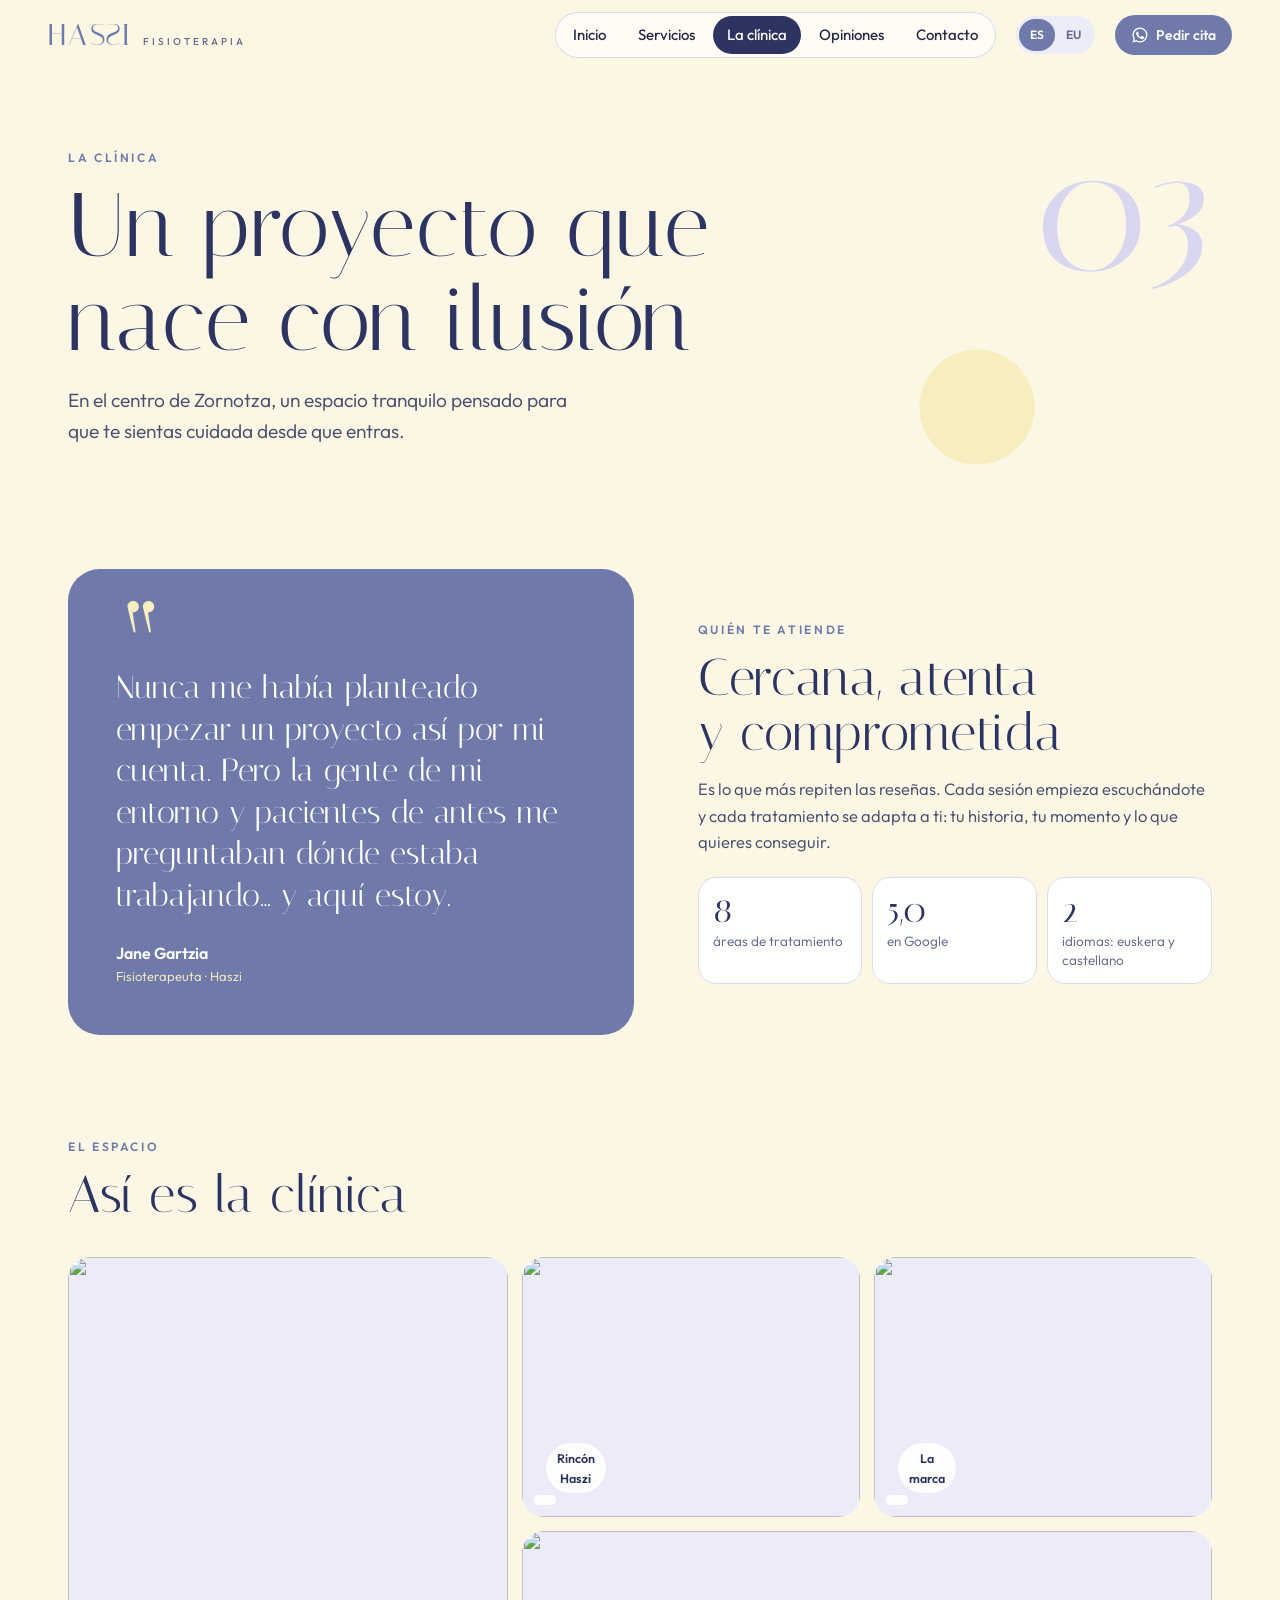
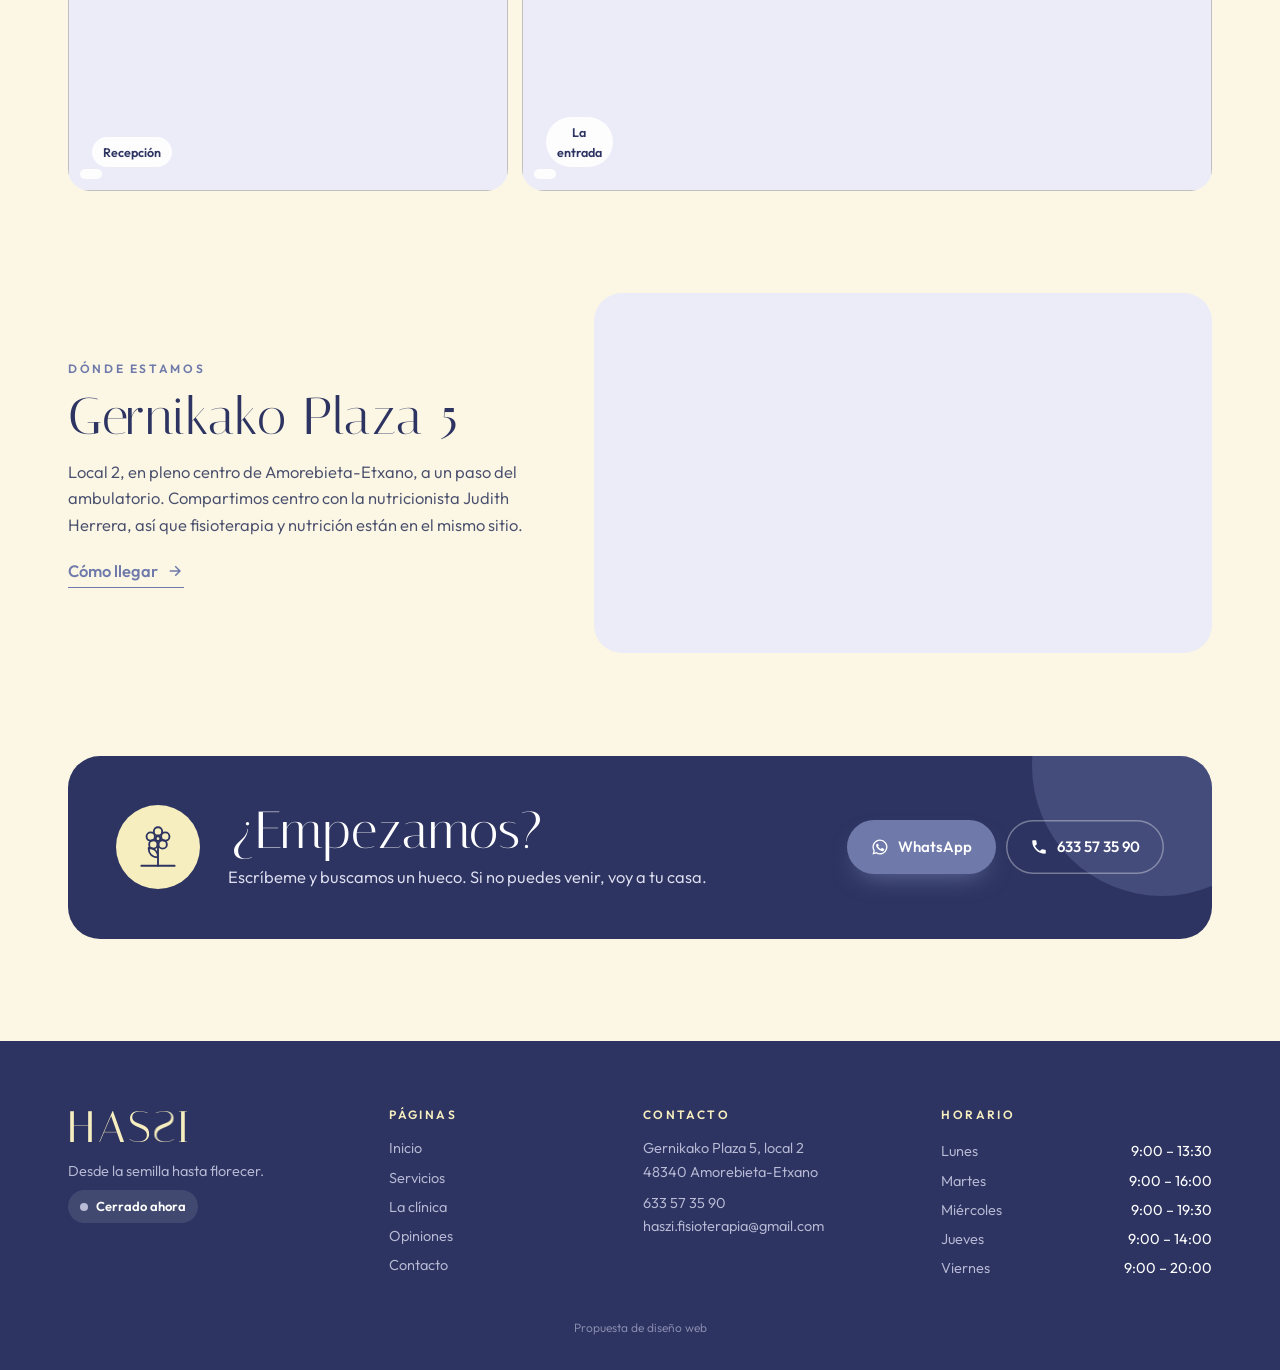
==== commit b8214eca: "Ajustes flor y pasos Co-Authored-By: Claude Opus 5.5 <noreply@anthropic.com> Claude-Session: https:/" ====
--- a/clinica.html
+++ b/clinica.html
@@ -8,17 +8,17 @@
 <meta name="theme-color" content="#fbf7e4">
 <link rel="preconnect" href="https://fonts.googleapis.com"><link rel="preconnect" href="https://fonts.gstatic.com" crossorigin>
 <link href="https://fonts.googleapis.com/css2?family=Italiana&family=Outfit:wght@300..700&display=swap" rel="stylesheet">
-<link rel="stylesheet" href="styles.css?v=1793371641">
+<link rel="stylesheet" href="styles.css?v=1793371727">
 <script>(function(){var l='es';try{var q=new URLSearchParams(location.search).get('lang');var s=localStorage.getItem('hz-lang');l=q||s||'es';}catch(e){}if(l==='eu')document.documentElement.classList.add('eu');document.documentElement.lang=l;})();</script>
 </head>
 <body><header class="top">
- <a class="brand" href="index.html?v=1793371641" aria-label="Haszi Fisioterapia">HA<span class="mk" aria-hidden="true"><i>S</i><i>S</i></span>I<small>Fisioterapia</small></a>
- <nav class="nav"><a href="index.html?v=1793371641"><span data-l="es">Inicio</span><span data-l="eu">Hasiera</span></a><a href="servicios.html?v=1793371641"><span data-l="es">Servicios</span><span data-l="eu">Zerbitzuak</span></a><a href="clinica.html?v=1793371641" class=on aria-current=page><span data-l="es">La clínica</span><span data-l="eu">Klinika</span></a><a href="opiniones.html?v=1793371641"><span data-l="es">Opiniones</span><span data-l="eu">Iritziak</span></a><a href="contacto.html?v=1793371641"><span data-l="es">Contacto</span><span data-l="eu">Kontaktua</span></a></nav>
+ <a class="brand" href="index.html?v=1793371727" aria-label="Haszi Fisioterapia">HA<span class="mk" aria-hidden="true"><i>S</i><i>S</i></span>I<small>Fisioterapia</small></a>
+ <nav class="nav"><a href="index.html?v=1793371727"><span data-l="es">Inicio</span><span data-l="eu">Hasiera</span></a><a href="servicios.html?v=1793371727"><span data-l="es">Servicios</span><span data-l="eu">Zerbitzuak</span></a><a href="clinica.html?v=1793371727" class=on aria-current=page><span data-l="es">La clínica</span><span data-l="eu">Klinika</span></a><a href="opiniones.html?v=1793371727"><span data-l="es">Opiniones</span><span data-l="eu">Iritziak</span></a><a href="contacto.html?v=1793371727"><span data-l="es">Contacto</span><span data-l="eu">Kontaktua</span></a></nav>
  <div class="lang" role="group" aria-label="Idioma / Hizkuntza"><button data-set="es">ES</button><button data-set="eu">EU</button></div>
  <a class="hcta" href="https://wa.me/34633573590" target="_blank" rel="noopener"><svg viewBox="0 0 24 24"><path d="M12 2a10 10 0 0 0-8.6 15.1L2 22l5-1.3A10 10 0 1 0 12 2zm0 18.2c-1.5 0-3-.4-4.3-1.2l-.3-.2-3 .8.8-2.9-.2-.3A8.2 8.2 0 1 1 12 20.2zm4.5-6.1c-.2-.1-1.5-.7-1.7-.8-.2-.1-.4-.1-.6.1l-.8 1c-.1.2-.3.2-.5.1a6.7 6.7 0 0 1-3.3-2.9c-.3-.4.2-.4.7-1.4.1-.2 0-.3 0-.4l-.8-1.8c-.2-.5-.4-.4-.6-.4h-.5a1 1 0 0 0-.7.3c-.2.3-.9.9-.9 2.2s1 2.6 1.1 2.7c.1.2 1.9 2.9 4.6 4 1.7.7 2.4.8 3.2.7.5-.1 1.5-.6 1.8-1.2.2-.6.2-1.1.1-1.2l-.5-.3z"/></svg><span data-l="es">Pedir cita</span><span data-l="eu">Hitzordua</span></a>
  <button class="burger" aria-label="Menú" aria-expanded="false"><i></i><i></i></button>
 </header>
-<div class="mmenu" aria-hidden="true"><nav><a href="index.html?v=1793371641"><small>01</small><span data-l="es">Inicio</span><span data-l="eu">Hasiera</span></a><a href="servicios.html?v=1793371641"><small>02</small><span data-l="es">Servicios</span><span data-l="eu">Zerbitzuak</span></a><a href="clinica.html?v=1793371641" class=on><small>03</small><span data-l="es">La clínica</span><span data-l="eu">Klinika</span></a><a href="opiniones.html?v=1793371641"><small>04</small><span data-l="es">Opiniones</span><span data-l="eu">Iritziak</span></a><a href="contacto.html?v=1793371641"><small>05</small><span data-l="es">Contacto</span><span data-l="eu">Kontaktua</span></a></nav><div class="mfoot"><a href="https://wa.me/34633573590" target="_blank" rel="noopener"><svg viewBox="0 0 24 24"><path d="M12 2a10 10 0 0 0-8.6 15.1L2 22l5-1.3A10 10 0 1 0 12 2zm0 18.2c-1.5 0-3-.4-4.3-1.2l-.3-.2-3 .8.8-2.9-.2-.3A8.2 8.2 0 1 1 12 20.2zm4.5-6.1c-.2-.1-1.5-.7-1.7-.8-.2-.1-.4-.1-.6.1l-.8 1c-.1.2-.3.2-.5.1a6.7 6.7 0 0 1-3.3-2.9c-.3-.4.2-.4.7-1.4.1-.2 0-.3 0-.4l-.8-1.8c-.2-.5-.4-.4-.6-.4h-.5a1 1 0 0 0-.7.3c-.2.3-.9.9-.9 2.2s1 2.6 1.1 2.7c.1.2 1.9 2.9 4.6 4 1.7.7 2.4.8 3.2.7.5-.1 1.5-.6 1.8-1.2.2-.6.2-1.1.1-1.2l-.5-.3z"/></svg>WhatsApp</a><a href="tel:+34633573590"><svg viewBox="0 0 24 24"><path d="M6.6 10.8a15.1 15.1 0 0 0 6.6 6.6l2.2-2.2c.3-.3.7-.4 1-.2 1.1.4 2.3.6 3.6.6.6 0 1 .4 1 1V20c0 .6-.4 1-1 1A17 17 0 0 1 3 4c0-.6.4-1 1-1h3.5c.6 0 1 .4 1 1 0 1.3.2 2.5.6 3.6.1.3 0 .7-.2 1l-2.3 2.2z"/></svg>633 57 35 90</a></div></div>
+<div class="mmenu" aria-hidden="true"><nav><a href="index.html?v=1793371727"><small>01</small><span data-l="es">Inicio</span><span data-l="eu">Hasiera</span></a><a href="servicios.html?v=1793371727"><small>02</small><span data-l="es">Servicios</span><span data-l="eu">Zerbitzuak</span></a><a href="clinica.html?v=1793371727" class=on><small>03</small><span data-l="es">La clínica</span><span data-l="eu">Klinika</span></a><a href="opiniones.html?v=1793371727"><small>04</small><span data-l="es">Opiniones</span><span data-l="eu">Iritziak</span></a><a href="contacto.html?v=1793371727"><small>05</small><span data-l="es">Contacto</span><span data-l="eu">Kontaktua</span></a></nav><div class="mfoot"><a href="https://wa.me/34633573590" target="_blank" rel="noopener"><svg viewBox="0 0 24 24"><path d="M12 2a10 10 0 0 0-8.6 15.1L2 22l5-1.3A10 10 0 1 0 12 2zm0 18.2c-1.5 0-3-.4-4.3-1.2l-.3-.2-3 .8.8-2.9-.2-.3A8.2 8.2 0 1 1 12 20.2zm4.5-6.1c-.2-.1-1.5-.7-1.7-.8-.2-.1-.4-.1-.6.1l-.8 1c-.1.2-.3.2-.5.1a6.7 6.7 0 0 1-3.3-2.9c-.3-.4.2-.4.7-1.4.1-.2 0-.3 0-.4l-.8-1.8c-.2-.5-.4-.4-.6-.4h-.5a1 1 0 0 0-.7.3c-.2.3-.9.9-.9 2.2s1 2.6 1.1 2.7c.1.2 1.9 2.9 4.6 4 1.7.7 2.4.8 3.2.7.5-.1 1.5-.6 1.8-1.2.2-.6.2-1.1.1-1.2l-.5-.3z"/></svg>WhatsApp</a><a href="tel:+34633573590"><svg viewBox="0 0 24 24"><path d="M6.6 10.8a15.1 15.1 0 0 0 6.6 6.6l2.2-2.2c.3-.3.7-.4 1-.2 1.1.4 2.3.6 3.6.6.6 0 1 .4 1 1V20c0 .6-.4 1-1 1A17 17 0 0 1 3 4c0-.6.4-1 1-1h3.5c.6 0 1 .4 1 1 0 1.3.2 2.5.6 3.6.1.3 0 .7-.2 1l-2.3 2.2z"/></svg>633 57 35 90</a></div></div>
 <main class="page"><section class="banner">
  <span class="bnum">03</span>
  <div class="bw"><p class="kick"><span data-l="es">La clínica</span><span data-l="eu">Klinika</span></p><h1><span data-l="es">Un proyecto que nace con ilusión</span><span data-l="eu">Ilusioz betetako proiektu bat</span></h1><p class="lead"><span data-l="es">En el centro de Zornotza, un espacio tranquilo pensado para que te sientas cuidada desde que entras.</span><span data-l="eu">Zornotzako erdigunean, sartzen zarenetik zaindua sentitzeko pentsatutako leku lasaia.</span></p></div>
@@ -53,7 +53,7 @@
 <div class="lb" aria-hidden="true"><button class="lbx" aria-label="Cerrar">×</button><img alt=""></div>
 <section class="ctaband rv">
  <div class="cbw">
-  <div class="cbf"><svg viewBox="0 0 48 48"><path d="M24 42V24M24 34c-6 0-9-4-9-9 6 0 9 4 9 9z"/><circle cx="24" cy="15" r="3"/><path d="M24 12c-2-5 2-8 0-8s2 3 0 8M27 15c5-2 8 2 8 0s-3 2-8 0M24 18c2 5-2 8 0 8s-2-3 0-8M21 15c-5 2-8-2-8 0s3-2 8 0"/><path d="M8 42h32"/></svg></div>
+  <div class="cbf"><svg viewBox="0 0 48 48"><path d="M24 42V24M24 34c-6 0-9-4-9-9 6 0 9 4 9 9z"/><circle cx="24" cy="9" r="4"/><circle cx="31" cy="14" r="4"/><circle cx="28.5" cy="21.5" r="4"/><circle cx="19.5" cy="21.5" r="4"/><circle cx="17" cy="14" r="4"/><circle cx="24" cy="16" r="2.2"/><path d="M8 42h32"/></svg></div>
   <div><h2><span data-l="es">¿Empezamos?</span><span data-l="eu">Hasiko gara?</span></h2><p><span data-l="es">Escríbeme y buscamos un hueco. Si no puedes venir, voy a tu casa.</span><span data-l="eu">Idatzi eta tarte bat bilatuko dugu. Etortzerik ez baduzu, etxera joango naiz.</span></p></div>
   <div class="cbb"><a class="btn wa" href="https://wa.me/34633573590" target="_blank" rel="noopener"><svg viewBox="0 0 24 24"><path d="M12 2a10 10 0 0 0-8.6 15.1L2 22l5-1.3A10 10 0 1 0 12 2zm0 18.2c-1.5 0-3-.4-4.3-1.2l-.3-.2-3 .8.8-2.9-.2-.3A8.2 8.2 0 1 1 12 20.2zm4.5-6.1c-.2-.1-1.5-.7-1.7-.8-.2-.1-.4-.1-.6.1l-.8 1c-.1.2-.3.2-.5.1a6.7 6.7 0 0 1-3.3-2.9c-.3-.4.2-.4.7-1.4.1-.2 0-.3 0-.4l-.8-1.8c-.2-.5-.4-.4-.6-.4h-.5a1 1 0 0 0-.7.3c-.2.3-.9.9-.9 2.2s1 2.6 1.1 2.7c.1.2 1.9 2.9 4.6 4 1.7.7 2.4.8 3.2.7.5-.1 1.5-.6 1.8-1.2.2-.6.2-1.1.1-1.2l-.5-.3z"/></svg>WhatsApp</a><a class="btn ghost" href="tel:+34633573590"><svg viewBox="0 0 24 24"><path d="M6.6 10.8a15.1 15.1 0 0 0 6.6 6.6l2.2-2.2c.3-.3.7-.4 1-.2 1.1.4 2.3.6 3.6.6.6 0 1 .4 1 1V20c0 .6-.4 1-1 1A17 17 0 0 1 3 4c0-.6.4-1 1-1h3.5c.6 0 1 .4 1 1 0 1.3.2 2.5.6 3.6.1.3 0 .7-.2 1l-2.3 2.2z"/></svg>633 57 35 90</a></div>
  </div>
@@ -61,13 +61,13 @@
 <footer class="foot">
  <div class="fw">
   <div class="fbrand"><div class="fb">HA<span class="mk" aria-hidden="true"><i>S</i><i>S</i></span>I</div><p><span data-l="es">Desde la semilla hasta florecer.</span><span data-l="eu">Hazitik hasi eta loratzeraino.</span></p><span class="open" data-open></span></div>
-  <div><h4><span data-l="es">Páginas</span><span data-l="eu">Orriak</span></h4><div class="flinks"><a href="index.html?v=1793371641"><span data-l="es">Inicio</span><span data-l="eu">Hasiera</span></a><a href="servicios.html?v=1793371641"><span data-l="es">Servicios</span><span data-l="eu">Zerbitzuak</span></a><a href="clinica.html?v=1793371641"><span data-l="es">La clínica</span><span data-l="eu">Klinika</span></a><a href="opiniones.html?v=1793371641"><span data-l="es">Opiniones</span><span data-l="eu">Iritziak</span></a><a href="contacto.html?v=1793371641"><span data-l="es">Contacto</span><span data-l="eu">Kontaktua</span></a></div></div>
+  <div><h4><span data-l="es">Páginas</span><span data-l="eu">Orriak</span></h4><div class="flinks"><a href="index.html?v=1793371727"><span data-l="es">Inicio</span><span data-l="eu">Hasiera</span></a><a href="servicios.html?v=1793371727"><span data-l="es">Servicios</span><span data-l="eu">Zerbitzuak</span></a><a href="clinica.html?v=1793371727"><span data-l="es">La clínica</span><span data-l="eu">Klinika</span></a><a href="opiniones.html?v=1793371727"><span data-l="es">Opiniones</span><span data-l="eu">Iritziak</span></a><a href="contacto.html?v=1793371727"><span data-l="es">Contacto</span><span data-l="eu">Kontaktua</span></a></div></div>
   <div><h4><span data-l="es">Contacto</span><span data-l="eu">Kontaktua</span></h4><p>Gernikako Plaza 5, <span data-l="es">local 2</span><span data-l="eu">2. lokala</span><br>48340 Amorebieta-Etxano</p><p><a href="tel:+34633573590">633 57 35 90</a><br><a href="mailto:haszi.fisioterapia@gmail.com">haszi.fisioterapia@gmail.com</a></p></div>
   <div><h4><span data-l="es">Horario</span><span data-l="eu">Ordutegia</span></h4><ul class="fh"><li><span><span data-l="es">Lunes</span><span data-l="eu">Astelehena</span></span><b>9:00 – 13:30</b></li><li><span><span data-l="es">Martes</span><span data-l="eu">Asteartea</span></span><b>9:00 – 16:00</b></li><li><span><span data-l="es">Miércoles</span><span data-l="eu">Asteazkena</span></span><b>9:00 – 19:30</b></li><li><span><span data-l="es">Jueves</span><span data-l="eu">Osteguna</span></span><b>9:00 – 14:00</b></li><li><span><span data-l="es">Viernes</span><span data-l="eu">Ostirala</span></span><b>9:00 – 20:00</b></li></ul></div>
  </div>
  <p class="prop">Propuesta de diseño web</p>
 </footer>
 <script>window.HZ_HOURS=[["9:00", "13:30"], ["9:00", "16:00"], ["9:00", "19:30"], ["9:00", "14:00"], ["9:00", "20:00"], [null, null], [null, null]];window.HZ_WA="https://wa.me/34633573590";</script>
-<script src="script.js?v=1793371641"></script>
+<script src="script.js?v=1793371727"></script>
 </body>
 </html>
--- a/styles.css
+++ b/styles.css
@@ -93,7 +93,7 @@
 .flower .leaf{fill:var(--peri2);transform-box:fill-box;transform:scale(0);animation:pop .7s var(--ease) forwards}
 .flower .l1{transform-origin:100% 100%;animation-delay:1.2s}.flower .l2{transform-origin:0 100%;animation-delay:1.4s}
 .flower .pt{fill:var(--peri);opacity:.9;transform-box:view-box}
-.flower .petals{transform-origin:100px 100px}
+.flower .petals{transform-origin:0 0}
 .flower .petals .pt{opacity:0;animation:fade .5s ease forwards}
 .flower .petals .pt:nth-child(1){animation-delay:1.6s}.flower .petals .pt:nth-child(2){animation-delay:1.7s}.flower .petals .pt:nth-child(3){animation-delay:1.8s}.flower .petals .pt:nth-child(4){animation-delay:1.9s}.flower .petals .pt:nth-child(5){animation-delay:2s}.flower .petals .pt:nth-child(6){animation-delay:2.1s}
 .flower .core{fill:var(--cream);stroke:var(--navy);stroke-width:2;opacity:0;animation:fade .5s 2.2s forwards}
@@ -149,7 +149,7 @@
 .ic svg{width:24px;height:24px;fill:none;stroke:currentColor;stroke-width:1.6;stroke-linecap:round;stroke-linejoin:round}
 
 .grow{list-style:none;display:grid;grid-template-columns:repeat(4,1fr);gap:16px;position:relative}
-.grow::before{content:"";position:absolute;left:4%;right:4%;top:44px;height:1.5px;background:linear-gradient(90deg,var(--lav),var(--peri))}
+.grow::before{content:"";position:absolute;left:4%;right:20%;top:44px;height:1.5px;background:linear-gradient(90deg,var(--lav),var(--peri))}
 .grow li{position:relative;padding-top:0}
 .sg{width:88px;height:88px;border-radius:50%;background:#fff;border:1.5px solid var(--line);display:grid;place-items:center;margin-bottom:18px;position:relative;color:var(--peri);transition:background .4s,color .4s,transform .4s var(--ease)}
 .grow li:last-child .sg{background:var(--peri);color:#fff;border-color:var(--peri)}
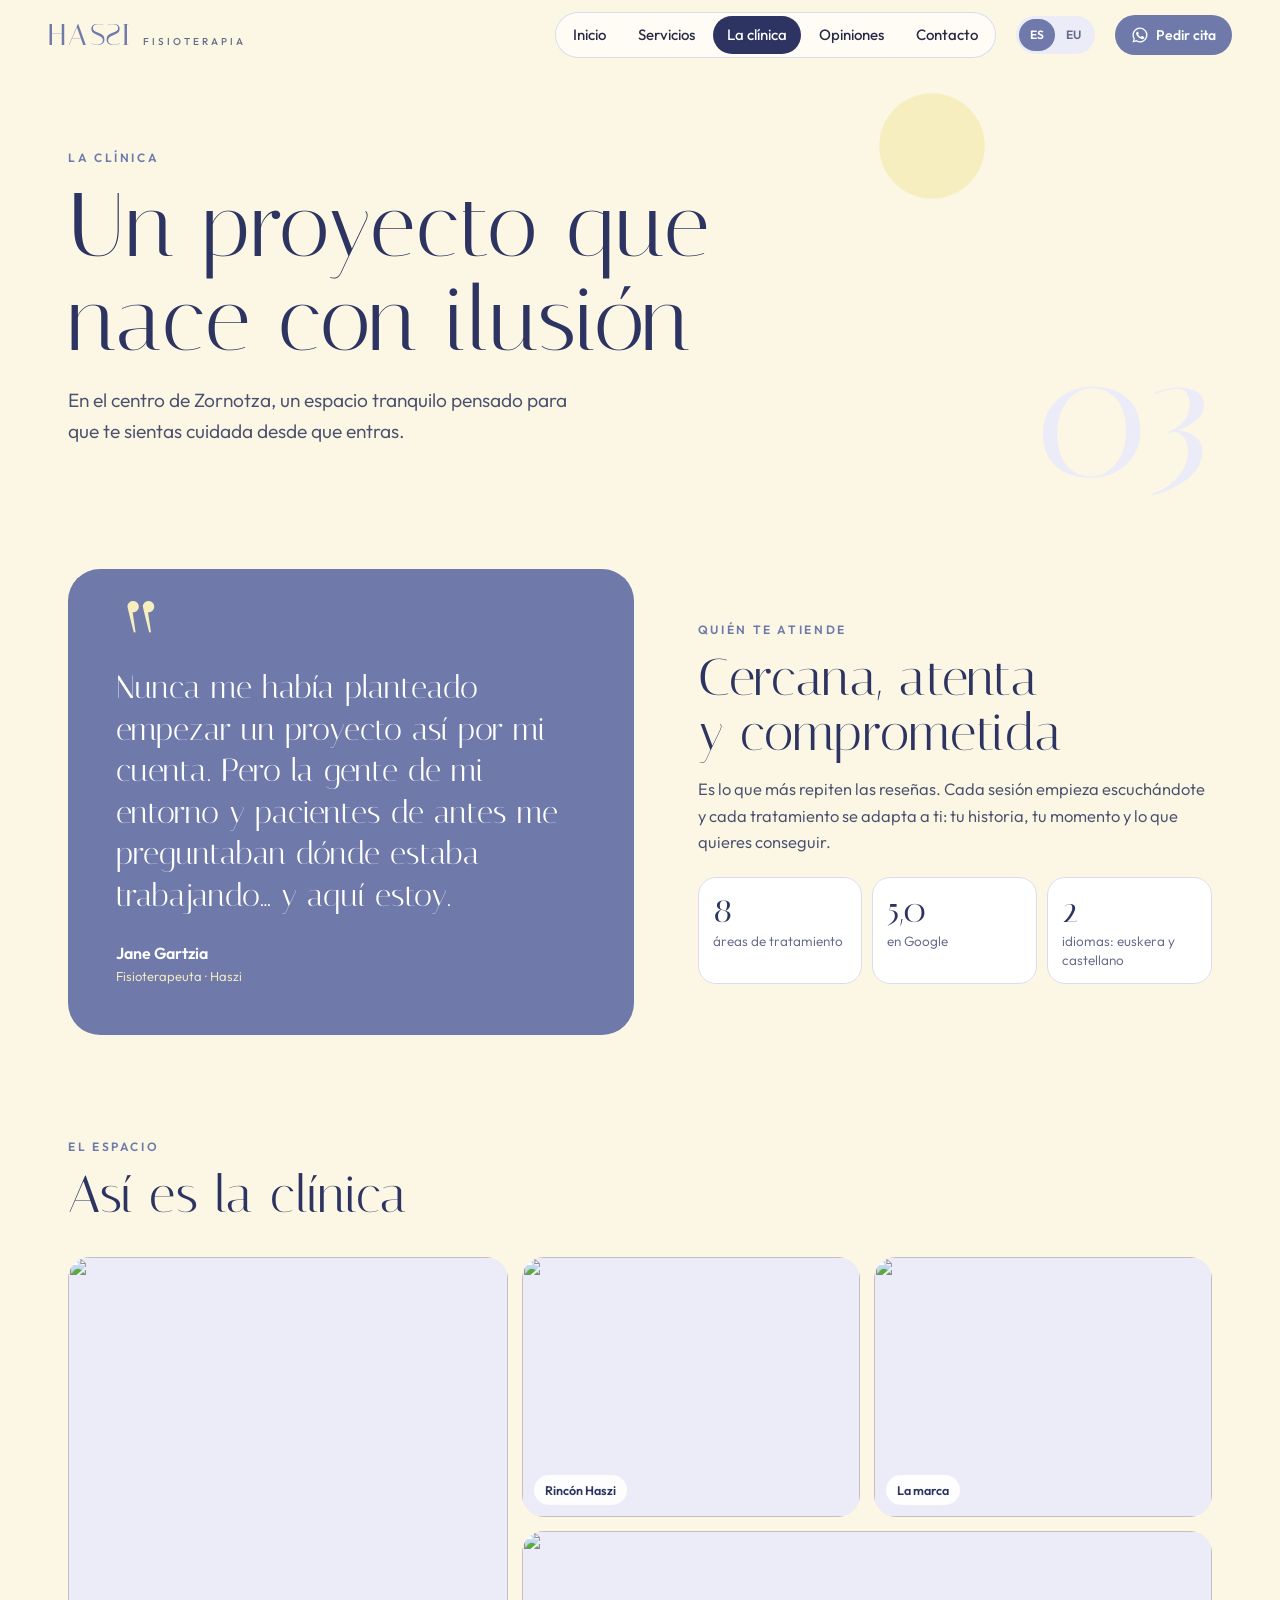
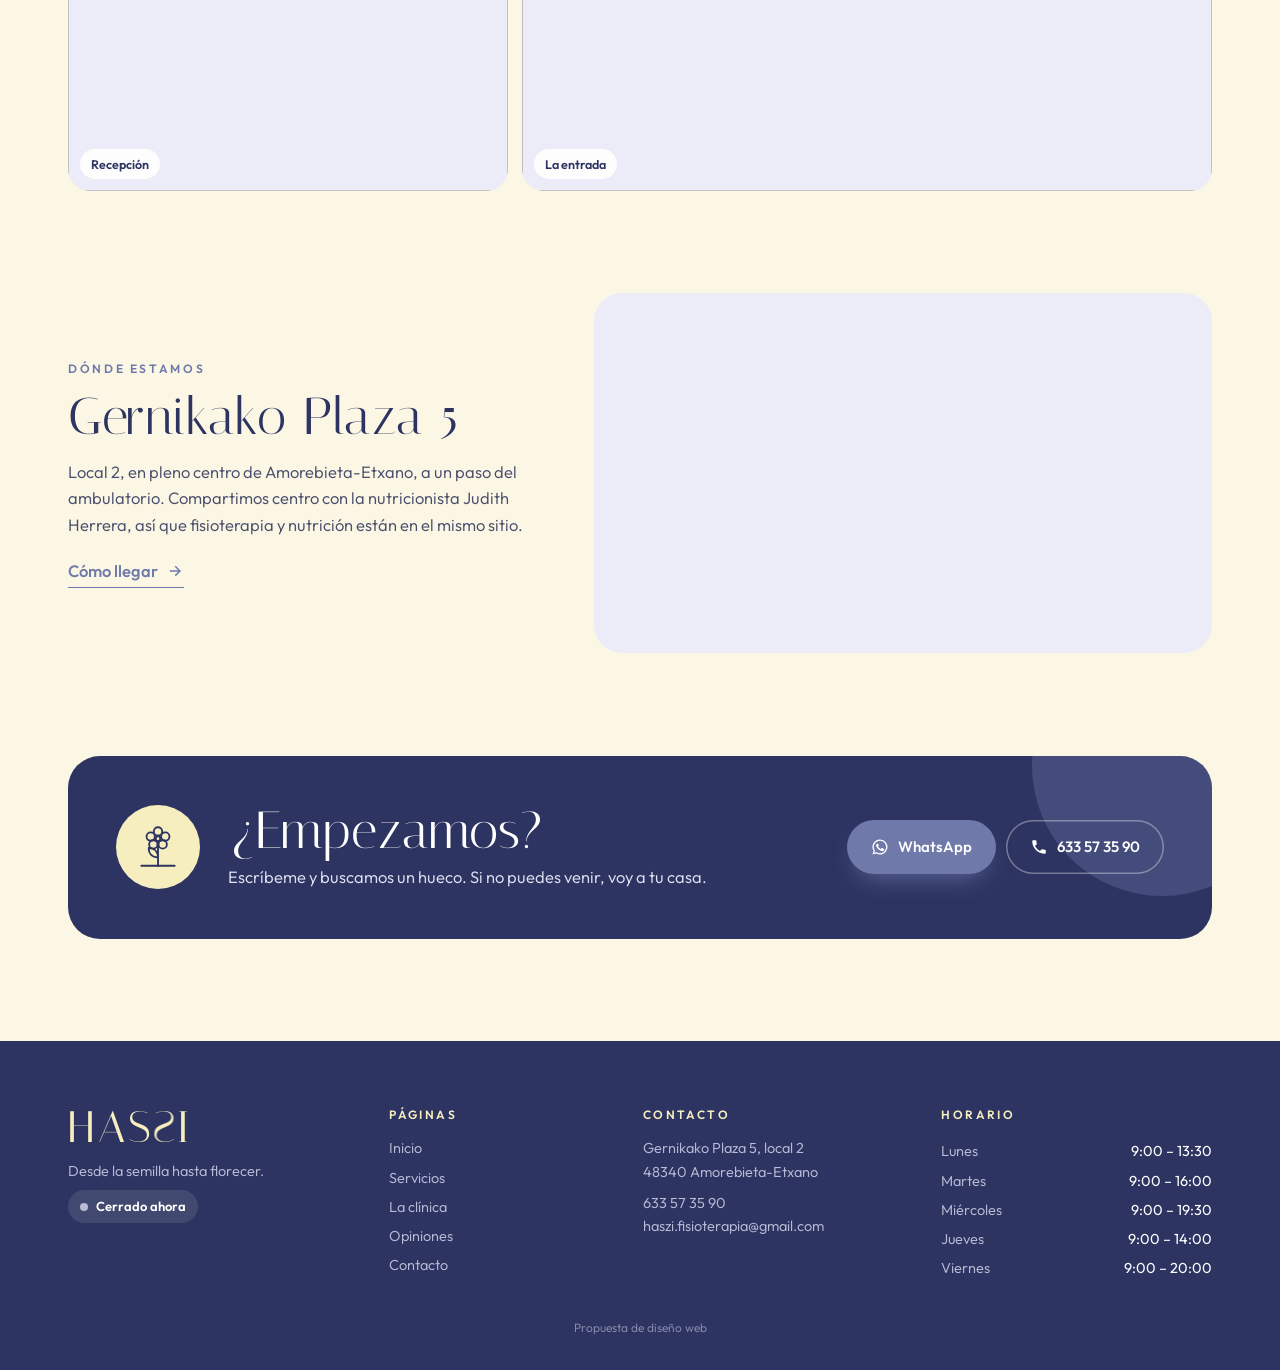
==== commit 5c909f95: "Ajustes visuales Co-Authored-By: Claude Opus 5.5 <noreply@anthropic.com> Claude-Session: https://cla" ====
--- a/clinica.html
+++ b/clinica.html
@@ -8,17 +8,17 @@
 <meta name="theme-color" content="#fbf7e4">
 <link rel="preconnect" href="https://fonts.googleapis.com"><link rel="preconnect" href="https://fonts.gstatic.com" crossorigin>
 <link href="https://fonts.googleapis.com/css2?family=Italiana&family=Outfit:wght@300..700&display=swap" rel="stylesheet">
-<link rel="stylesheet" href="styles.css?v=1793371727">
+<link rel="stylesheet" href="styles.css?v=1793371787">
 <script>(function(){var l='es';try{var q=new URLSearchParams(location.search).get('lang');var s=localStorage.getItem('hz-lang');l=q||s||'es';}catch(e){}if(l==='eu')document.documentElement.classList.add('eu');document.documentElement.lang=l;})();</script>
 </head>
 <body><header class="top">
- <a class="brand" href="index.html?v=1793371727" aria-label="Haszi Fisioterapia">HA<span class="mk" aria-hidden="true"><i>S</i><i>S</i></span>I<small>Fisioterapia</small></a>
- <nav class="nav"><a href="index.html?v=1793371727"><span data-l="es">Inicio</span><span data-l="eu">Hasiera</span></a><a href="servicios.html?v=1793371727"><span data-l="es">Servicios</span><span data-l="eu">Zerbitzuak</span></a><a href="clinica.html?v=1793371727" class=on aria-current=page><span data-l="es">La clínica</span><span data-l="eu">Klinika</span></a><a href="opiniones.html?v=1793371727"><span data-l="es">Opiniones</span><span data-l="eu">Iritziak</span></a><a href="contacto.html?v=1793371727"><span data-l="es">Contacto</span><span data-l="eu">Kontaktua</span></a></nav>
+ <a class="brand" href="index.html?v=1793371787" aria-label="Haszi Fisioterapia">HA<span class="mk" aria-hidden="true"><i>S</i><i>S</i></span>I<small>Fisioterapia</small></a>
+ <nav class="nav"><a href="index.html?v=1793371787"><span data-l="es">Inicio</span><span data-l="eu">Hasiera</span></a><a href="servicios.html?v=1793371787"><span data-l="es">Servicios</span><span data-l="eu">Zerbitzuak</span></a><a href="clinica.html?v=1793371787" class=on aria-current=page><span data-l="es">La clínica</span><span data-l="eu">Klinika</span></a><a href="opiniones.html?v=1793371787"><span data-l="es">Opiniones</span><span data-l="eu">Iritziak</span></a><a href="contacto.html?v=1793371787"><span data-l="es">Contacto</span><span data-l="eu">Kontaktua</span></a></nav>
  <div class="lang" role="group" aria-label="Idioma / Hizkuntza"><button data-set="es">ES</button><button data-set="eu">EU</button></div>
  <a class="hcta" href="https://wa.me/34633573590" target="_blank" rel="noopener"><svg viewBox="0 0 24 24"><path d="M12 2a10 10 0 0 0-8.6 15.1L2 22l5-1.3A10 10 0 1 0 12 2zm0 18.2c-1.5 0-3-.4-4.3-1.2l-.3-.2-3 .8.8-2.9-.2-.3A8.2 8.2 0 1 1 12 20.2zm4.5-6.1c-.2-.1-1.5-.7-1.7-.8-.2-.1-.4-.1-.6.1l-.8 1c-.1.2-.3.2-.5.1a6.7 6.7 0 0 1-3.3-2.9c-.3-.4.2-.4.7-1.4.1-.2 0-.3 0-.4l-.8-1.8c-.2-.5-.4-.4-.6-.4h-.5a1 1 0 0 0-.7.3c-.2.3-.9.9-.9 2.2s1 2.6 1.1 2.7c.1.2 1.9 2.9 4.6 4 1.7.7 2.4.8 3.2.7.5-.1 1.5-.6 1.8-1.2.2-.6.2-1.1.1-1.2l-.5-.3z"/></svg><span data-l="es">Pedir cita</span><span data-l="eu">Hitzordua</span></a>
  <button class="burger" aria-label="Menú" aria-expanded="false"><i></i><i></i></button>
 </header>
-<div class="mmenu" aria-hidden="true"><nav><a href="index.html?v=1793371727"><small>01</small><span data-l="es">Inicio</span><span data-l="eu">Hasiera</span></a><a href="servicios.html?v=1793371727"><small>02</small><span data-l="es">Servicios</span><span data-l="eu">Zerbitzuak</span></a><a href="clinica.html?v=1793371727" class=on><small>03</small><span data-l="es">La clínica</span><span data-l="eu">Klinika</span></a><a href="opiniones.html?v=1793371727"><small>04</small><span data-l="es">Opiniones</span><span data-l="eu">Iritziak</span></a><a href="contacto.html?v=1793371727"><small>05</small><span data-l="es">Contacto</span><span data-l="eu">Kontaktua</span></a></nav><div class="mfoot"><a href="https://wa.me/34633573590" target="_blank" rel="noopener"><svg viewBox="0 0 24 24"><path d="M12 2a10 10 0 0 0-8.6 15.1L2 22l5-1.3A10 10 0 1 0 12 2zm0 18.2c-1.5 0-3-.4-4.3-1.2l-.3-.2-3 .8.8-2.9-.2-.3A8.2 8.2 0 1 1 12 20.2zm4.5-6.1c-.2-.1-1.5-.7-1.7-.8-.2-.1-.4-.1-.6.1l-.8 1c-.1.2-.3.2-.5.1a6.7 6.7 0 0 1-3.3-2.9c-.3-.4.2-.4.7-1.4.1-.2 0-.3 0-.4l-.8-1.8c-.2-.5-.4-.4-.6-.4h-.5a1 1 0 0 0-.7.3c-.2.3-.9.9-.9 2.2s1 2.6 1.1 2.7c.1.2 1.9 2.9 4.6 4 1.7.7 2.4.8 3.2.7.5-.1 1.5-.6 1.8-1.2.2-.6.2-1.1.1-1.2l-.5-.3z"/></svg>WhatsApp</a><a href="tel:+34633573590"><svg viewBox="0 0 24 24"><path d="M6.6 10.8a15.1 15.1 0 0 0 6.6 6.6l2.2-2.2c.3-.3.7-.4 1-.2 1.1.4 2.3.6 3.6.6.6 0 1 .4 1 1V20c0 .6-.4 1-1 1A17 17 0 0 1 3 4c0-.6.4-1 1-1h3.5c.6 0 1 .4 1 1 0 1.3.2 2.5.6 3.6.1.3 0 .7-.2 1l-2.3 2.2z"/></svg>633 57 35 90</a></div></div>
+<div class="mmenu" aria-hidden="true"><nav><a href="index.html?v=1793371787"><small>01</small><span data-l="es">Inicio</span><span data-l="eu">Hasiera</span></a><a href="servicios.html?v=1793371787"><small>02</small><span data-l="es">Servicios</span><span data-l="eu">Zerbitzuak</span></a><a href="clinica.html?v=1793371787" class=on><small>03</small><span data-l="es">La clínica</span><span data-l="eu">Klinika</span></a><a href="opiniones.html?v=1793371787"><small>04</small><span data-l="es">Opiniones</span><span data-l="eu">Iritziak</span></a><a href="contacto.html?v=1793371787"><small>05</small><span data-l="es">Contacto</span><span data-l="eu">Kontaktua</span></a></nav><div class="mfoot"><a href="https://wa.me/34633573590" target="_blank" rel="noopener"><svg viewBox="0 0 24 24"><path d="M12 2a10 10 0 0 0-8.6 15.1L2 22l5-1.3A10 10 0 1 0 12 2zm0 18.2c-1.5 0-3-.4-4.3-1.2l-.3-.2-3 .8.8-2.9-.2-.3A8.2 8.2 0 1 1 12 20.2zm4.5-6.1c-.2-.1-1.5-.7-1.7-.8-.2-.1-.4-.1-.6.1l-.8 1c-.1.2-.3.2-.5.1a6.7 6.7 0 0 1-3.3-2.9c-.3-.4.2-.4.7-1.4.1-.2 0-.3 0-.4l-.8-1.8c-.2-.5-.4-.4-.6-.4h-.5a1 1 0 0 0-.7.3c-.2.3-.9.9-.9 2.2s1 2.6 1.1 2.7c.1.2 1.9 2.9 4.6 4 1.7.7 2.4.8 3.2.7.5-.1 1.5-.6 1.8-1.2.2-.6.2-1.1.1-1.2l-.5-.3z"/></svg>WhatsApp</a><a href="tel:+34633573590"><svg viewBox="0 0 24 24"><path d="M6.6 10.8a15.1 15.1 0 0 0 6.6 6.6l2.2-2.2c.3-.3.7-.4 1-.2 1.1.4 2.3.6 3.6.6.6 0 1 .4 1 1V20c0 .6-.4 1-1 1A17 17 0 0 1 3 4c0-.6.4-1 1-1h3.5c.6 0 1 .4 1 1 0 1.3.2 2.5.6 3.6.1.3 0 .7-.2 1l-2.3 2.2z"/></svg>633 57 35 90</a></div></div>
 <main class="page"><section class="banner">
  <span class="bnum">03</span>
  <div class="bw"><p class="kick"><span data-l="es">La clínica</span><span data-l="eu">Klinika</span></p><h1><span data-l="es">Un proyecto que nace con ilusión</span><span data-l="eu">Ilusioz betetako proiektu bat</span></h1><p class="lead"><span data-l="es">En el centro de Zornotza, un espacio tranquilo pensado para que te sientas cuidada desde que entras.</span><span data-l="eu">Zornotzako erdigunean, sartzen zarenetik zaindua sentitzeko pentsatutako leku lasaia.</span></p></div>
@@ -39,7 +39,7 @@
 </section>
 <section class="sec">
  <div class="head rv"><p class="kick"><span data-l="es">El espacio</span><span data-l="eu">Lekua</span></p><h2><span data-l="es">Así es la clínica</span><span data-l="eu">Hau da klinika</span></h2></div>
- <div class="gal"><button class="gi gi0 rv" data-full="https://lh3.googleusercontent.com/grass-cs/AABkmLfYmzDt7xnQfAVD_fiT7f_FMGMXCGIL7BfOM6P0c_A867wHdHK-37Hn0q9hG_Y2DJRz6hwq0zOR4-mZoujtuq2s0yssm1FEFevWXHWyaHOND0AKr654QwvA00v_ObbBueBMMd9X=w1600-k-no"><img src="https://lh3.googleusercontent.com/grass-cs/AABkmLfYmzDt7xnQfAVD_fiT7f_FMGMXCGIL7BfOM6P0c_A867wHdHK-37Hn0q9hG_Y2DJRz6hwq0zOR4-mZoujtuq2s0yssm1FEFevWXHWyaHOND0AKr654QwvA00v_ObbBueBMMd9X=w800-k-no" alt="" loading="lazy"><span><span data-l="es">Recepción</span><span data-l="eu">Harrera</span></span></button><button class="gi gi1 rv" data-full="https://lh3.googleusercontent.com/gps-cs-s/ANWiy9RxXMUOsTc46S_Mv5NONfK-9dVN8dFkeTw9v19GWVNfa5LRsaxbmlAex-AOdb28i_Vh9UDX3B-DQBkSoPqw-twzwIQK1deqbMaz5WqKlUYDP6-75Wq1Bz5eOPWLam4w8Bedxjg1rVCfiSh4=w1600-k-no"><img src="https://lh3.googleusercontent.com/gps-cs-s/ANWiy9RxXMUOsTc46S_Mv5NONfK-9dVN8dFkeTw9v19GWVNfa5LRsaxbmlAex-AOdb28i_Vh9UDX3B-DQBkSoPqw-twzwIQK1deqbMaz5WqKlUYDP6-75Wq1Bz5eOPWLam4w8Bedxjg1rVCfiSh4=w800-k-no" alt="" loading="lazy"><span><span data-l="es">Rincón Haszi</span><span data-l="eu">Haszi txokoa</span></span></button><button class="gi gi2 rv" data-full="https://lh3.googleusercontent.com/gps-cs-s/ANWiy9RpM-QcnaBLJweB59YS0RFkx2qCwoozbRL8E9IkSakVuTFmMkLH7kinshzQdERFNJfkelmKbzxOW_2bPRwxsn8rs_tVMmRhwDauQBZSnXadgiTYruzqF-sHX4fIxSxSzFj8WJutXBVM-CYU=w1600-k-no"><img src="https://lh3.googleusercontent.com/gps-cs-s/ANWiy9RpM-QcnaBLJweB59YS0RFkx2qCwoozbRL8E9IkSakVuTFmMkLH7kinshzQdERFNJfkelmKbzxOW_2bPRwxsn8rs_tVMmRhwDauQBZSnXadgiTYruzqF-sHX4fIxSxSzFj8WJutXBVM-CYU=w800-k-no" alt="" loading="lazy"><span><span data-l="es">La marca</span><span data-l="eu">Marka</span></span></button><button class="gi gi3 rv" data-full="https://lh3.googleusercontent.com/grass-cs/AABkmLfkPGpaals5wXdIL0w-fiT8mMiIXZF4t-FL2aYuvvm76TjGh2Xw1Lu3fcIwlgSmes1ovxwWoXzSeLTtKgDpO4ITUz8J3yqcNSDY8DFHCCygPD7MAigGqO_TZNYggOD01rsKHskUAo61H9lT=w1600-k-no"><img src="https://lh3.googleusercontent.com/grass-cs/AABkmLfkPGpaals5wXdIL0w-fiT8mMiIXZF4t-FL2aYuvvm76TjGh2Xw1Lu3fcIwlgSmes1ovxwWoXzSeLTtKgDpO4ITUz8J3yqcNSDY8DFHCCygPD7MAigGqO_TZNYggOD01rsKHskUAo61H9lT=w800-k-no" alt="" loading="lazy"><span><span data-l="es">La entrada</span><span data-l="eu">Sarrera</span></span></button></div>
+ <div class="gal"><button class="gi gi0 rv" data-full="https://lh3.googleusercontent.com/grass-cs/AABkmLfYmzDt7xnQfAVD_fiT7f_FMGMXCGIL7BfOM6P0c_A867wHdHK-37Hn0q9hG_Y2DJRz6hwq0zOR4-mZoujtuq2s0yssm1FEFevWXHWyaHOND0AKr654QwvA00v_ObbBueBMMd9X=w1600-k-no"><img src="https://lh3.googleusercontent.com/grass-cs/AABkmLfYmzDt7xnQfAVD_fiT7f_FMGMXCGIL7BfOM6P0c_A867wHdHK-37Hn0q9hG_Y2DJRz6hwq0zOR4-mZoujtuq2s0yssm1FEFevWXHWyaHOND0AKr654QwvA00v_ObbBueBMMd9X=w800-k-no" alt="" loading="lazy"><em class="gl"><span data-l="es">Recepción</span><span data-l="eu">Harrera</span></em></button><button class="gi gi1 rv" data-full="https://lh3.googleusercontent.com/gps-cs-s/ANWiy9RxXMUOsTc46S_Mv5NONfK-9dVN8dFkeTw9v19GWVNfa5LRsaxbmlAex-AOdb28i_Vh9UDX3B-DQBkSoPqw-twzwIQK1deqbMaz5WqKlUYDP6-75Wq1Bz5eOPWLam4w8Bedxjg1rVCfiSh4=w1600-k-no"><img src="https://lh3.googleusercontent.com/gps-cs-s/ANWiy9RxXMUOsTc46S_Mv5NONfK-9dVN8dFkeTw9v19GWVNfa5LRsaxbmlAex-AOdb28i_Vh9UDX3B-DQBkSoPqw-twzwIQK1deqbMaz5WqKlUYDP6-75Wq1Bz5eOPWLam4w8Bedxjg1rVCfiSh4=w800-k-no" alt="" loading="lazy"><em class="gl"><span data-l="es">Rincón Haszi</span><span data-l="eu">Haszi txokoa</span></em></button><button class="gi gi2 rv" data-full="https://lh3.googleusercontent.com/gps-cs-s/ANWiy9RpM-QcnaBLJweB59YS0RFkx2qCwoozbRL8E9IkSakVuTFmMkLH7kinshzQdERFNJfkelmKbzxOW_2bPRwxsn8rs_tVMmRhwDauQBZSnXadgiTYruzqF-sHX4fIxSxSzFj8WJutXBVM-CYU=w1600-k-no"><img src="https://lh3.googleusercontent.com/gps-cs-s/ANWiy9RpM-QcnaBLJweB59YS0RFkx2qCwoozbRL8E9IkSakVuTFmMkLH7kinshzQdERFNJfkelmKbzxOW_2bPRwxsn8rs_tVMmRhwDauQBZSnXadgiTYruzqF-sHX4fIxSxSzFj8WJutXBVM-CYU=w800-k-no" alt="" loading="lazy"><em class="gl"><span data-l="es">La marca</span><span data-l="eu">Marka</span></em></button><button class="gi gi3 rv" data-full="https://lh3.googleusercontent.com/grass-cs/AABkmLfkPGpaals5wXdIL0w-fiT8mMiIXZF4t-FL2aYuvvm76TjGh2Xw1Lu3fcIwlgSmes1ovxwWoXzSeLTtKgDpO4ITUz8J3yqcNSDY8DFHCCygPD7MAigGqO_TZNYggOD01rsKHskUAo61H9lT=w1600-k-no"><img src="https://lh3.googleusercontent.com/grass-cs/AABkmLfkPGpaals5wXdIL0w-fiT8mMiIXZF4t-FL2aYuvvm76TjGh2Xw1Lu3fcIwlgSmes1ovxwWoXzSeLTtKgDpO4ITUz8J3yqcNSDY8DFHCCygPD7MAigGqO_TZNYggOD01rsKHskUAo61H9lT=w800-k-no" alt="" loading="lazy"><em class="gl"><span data-l="es">La entrada</span><span data-l="eu">Sarrera</span></em></button></div>
 </section>
 <section class="sec where">
  <div class="wtx rv">
@@ -61,13 +61,13 @@
 <footer class="foot">
  <div class="fw">
   <div class="fbrand"><div class="fb">HA<span class="mk" aria-hidden="true"><i>S</i><i>S</i></span>I</div><p><span data-l="es">Desde la semilla hasta florecer.</span><span data-l="eu">Hazitik hasi eta loratzeraino.</span></p><span class="open" data-open></span></div>
-  <div><h4><span data-l="es">Páginas</span><span data-l="eu">Orriak</span></h4><div class="flinks"><a href="index.html?v=1793371727"><span data-l="es">Inicio</span><span data-l="eu">Hasiera</span></a><a href="servicios.html?v=1793371727"><span data-l="es">Servicios</span><span data-l="eu">Zerbitzuak</span></a><a href="clinica.html?v=1793371727"><span data-l="es">La clínica</span><span data-l="eu">Klinika</span></a><a href="opiniones.html?v=1793371727"><span data-l="es">Opiniones</span><span data-l="eu">Iritziak</span></a><a href="contacto.html?v=1793371727"><span data-l="es">Contacto</span><span data-l="eu">Kontaktua</span></a></div></div>
+  <div><h4><span data-l="es">Páginas</span><span data-l="eu">Orriak</span></h4><div class="flinks"><a href="index.html?v=1793371787"><span data-l="es">Inicio</span><span data-l="eu">Hasiera</span></a><a href="servicios.html?v=1793371787"><span data-l="es">Servicios</span><span data-l="eu">Zerbitzuak</span></a><a href="clinica.html?v=1793371787"><span data-l="es">La clínica</span><span data-l="eu">Klinika</span></a><a href="opiniones.html?v=1793371787"><span data-l="es">Opiniones</span><span data-l="eu">Iritziak</span></a><a href="contacto.html?v=1793371787"><span data-l="es">Contacto</span><span data-l="eu">Kontaktua</span></a></div></div>
   <div><h4><span data-l="es">Contacto</span><span data-l="eu">Kontaktua</span></h4><p>Gernikako Plaza 5, <span data-l="es">local 2</span><span data-l="eu">2. lokala</span><br>48340 Amorebieta-Etxano</p><p><a href="tel:+34633573590">633 57 35 90</a><br><a href="mailto:haszi.fisioterapia@gmail.com">haszi.fisioterapia@gmail.com</a></p></div>
   <div><h4><span data-l="es">Horario</span><span data-l="eu">Ordutegia</span></h4><ul class="fh"><li><span><span data-l="es">Lunes</span><span data-l="eu">Astelehena</span></span><b>9:00 – 13:30</b></li><li><span><span data-l="es">Martes</span><span data-l="eu">Asteartea</span></span><b>9:00 – 16:00</b></li><li><span><span data-l="es">Miércoles</span><span data-l="eu">Asteazkena</span></span><b>9:00 – 19:30</b></li><li><span><span data-l="es">Jueves</span><span data-l="eu">Osteguna</span></span><b>9:00 – 14:00</b></li><li><span><span data-l="es">Viernes</span><span data-l="eu">Ostirala</span></span><b>9:00 – 20:00</b></li></ul></div>
  </div>
  <p class="prop">Propuesta de diseño web</p>
 </footer>
 <script>window.HZ_HOURS=[["9:00", "13:30"], ["9:00", "16:00"], ["9:00", "19:30"], ["9:00", "14:00"], ["9:00", "20:00"], [null, null], [null, null]];window.HZ_WA="https://wa.me/34633573590";</script>
-<script src="script.js?v=1793371727"></script>
+<script src="script.js?v=1793371787"></script>
 </body>
 </html>
--- a/styles.css
+++ b/styles.css
@@ -180,8 +180,8 @@
 .banner h1{font-size:clamp(46px,7vw,96px);margin-bottom:18px;animation:pin .9s .05s var(--ease) both}
 .banner .kick{animation:pin .9s var(--ease) both}
 .banner .lead{animation:pin .9s .15s var(--ease) both}
-.bnum{position:absolute;right:clamp(16px,4vw,48px);top:clamp(20px,4vw,50px);font-family:Italiana;font-size:clamp(90px,14vw,200px);line-height:1;color:var(--lav);z-index:-1}
-.bseed{position:absolute;width:120px;height:120px;right:18%;bottom:0;fill:var(--cream);z-index:-1;animation:float 7s ease-in-out infinite}
+.bnum{position:absolute;right:clamp(16px,4vw,48px);bottom:-40px;font-family:Italiana;font-size:clamp(90px,14vw,200px);line-height:1;color:var(--lav2);z-index:-1}
+.bseed{position:absolute;width:110px;height:110px;right:22%;top:20px;fill:var(--cream);z-index:-1;animation:float 7s ease-in-out infinite}
 
 /* finder */
 .finder .fw2{background:#fff;border:1px solid var(--line);border-radius:28px;padding:clamp(22px,3vw,36px)}
@@ -202,7 +202,8 @@
 .svh{display:flex;align-items:center;gap:14px}
 .sv-big .svh{flex-direction:column;align-items:flex-start}
 .svn{font-family:Italiana;font-size:38px;color:var(--peri);line-height:1}
-.sv .ic{background:#fff}
+.sv .ic{background:var(--lav2)}
+.sv-big .ic,.sv-home .ic{background:#fff}
 .sv h2{font-size:clamp(28px,3vw,38px);margin-bottom:10px}
 .sv-big h2{font-size:clamp(34px,4vw,50px)}
 .sv p{color:#4a4f6e}
@@ -228,7 +229,7 @@
 .gi{border:0;padding:0;border-radius:var(--r);overflow:hidden;position:relative;cursor:zoom-in;background:var(--lav2)}
 .gi img{width:100%;height:100%;object-fit:cover;transition:transform 1s var(--ease)}
 .gi:hover img{transform:scale(1.06)}
-.gi span{position:absolute;left:12px;bottom:12px;background:rgba(255,255,255,.92);color:var(--navy);font-size:12.5px;font-weight:600;padding:5px 11px;border-radius:99px}
+.gi .gl{font-style:normal;white-space:nowrap;position:absolute;left:12px;bottom:12px;background:rgba(255,255,255,.92);color:var(--navy);font-size:12.5px;font-weight:600;padding:5px 11px;border-radius:99px}
 .gi0{grid-row:span 2}
 .gi3{grid-column:2/4}
 .lb{position:fixed;inset:0;z-index:60;background:rgba(38,42,69,.88);display:grid;place-items:center;padding:20px;opacity:0;visibility:hidden;transition:opacity .3s}
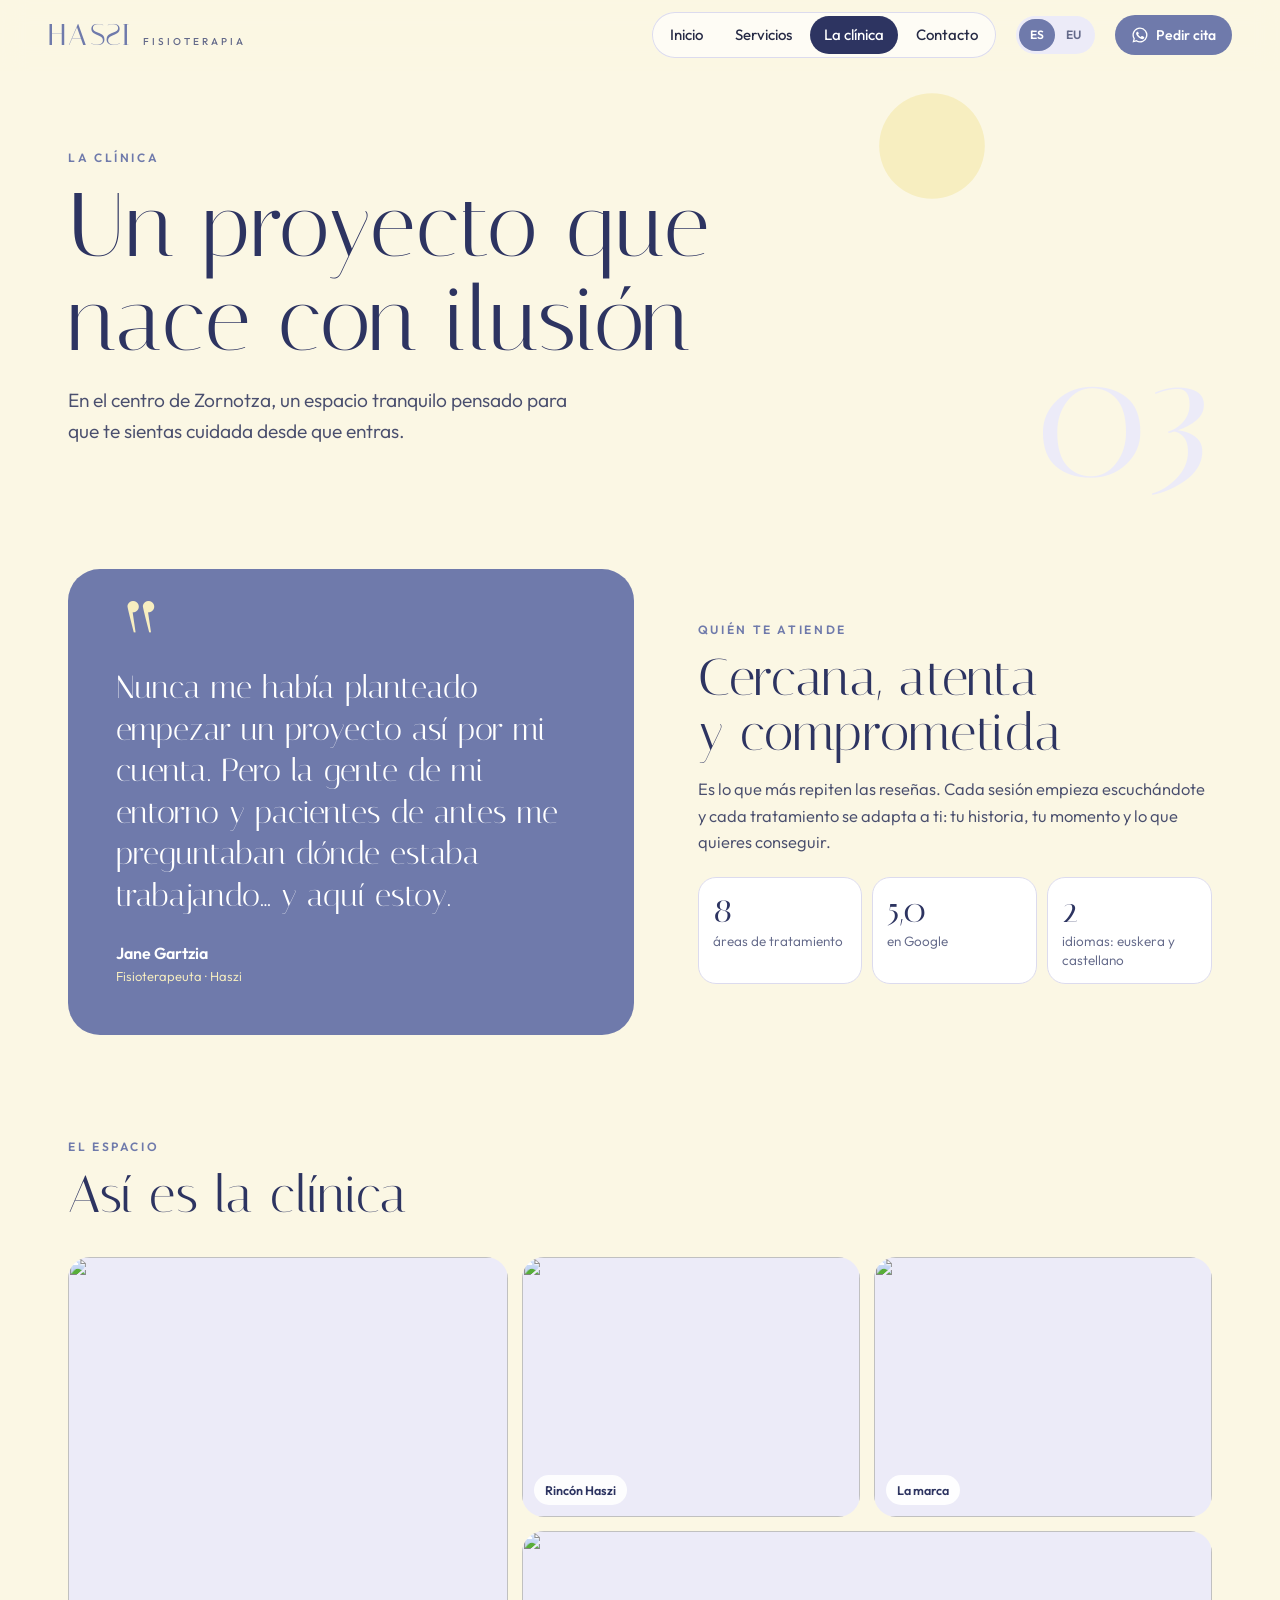
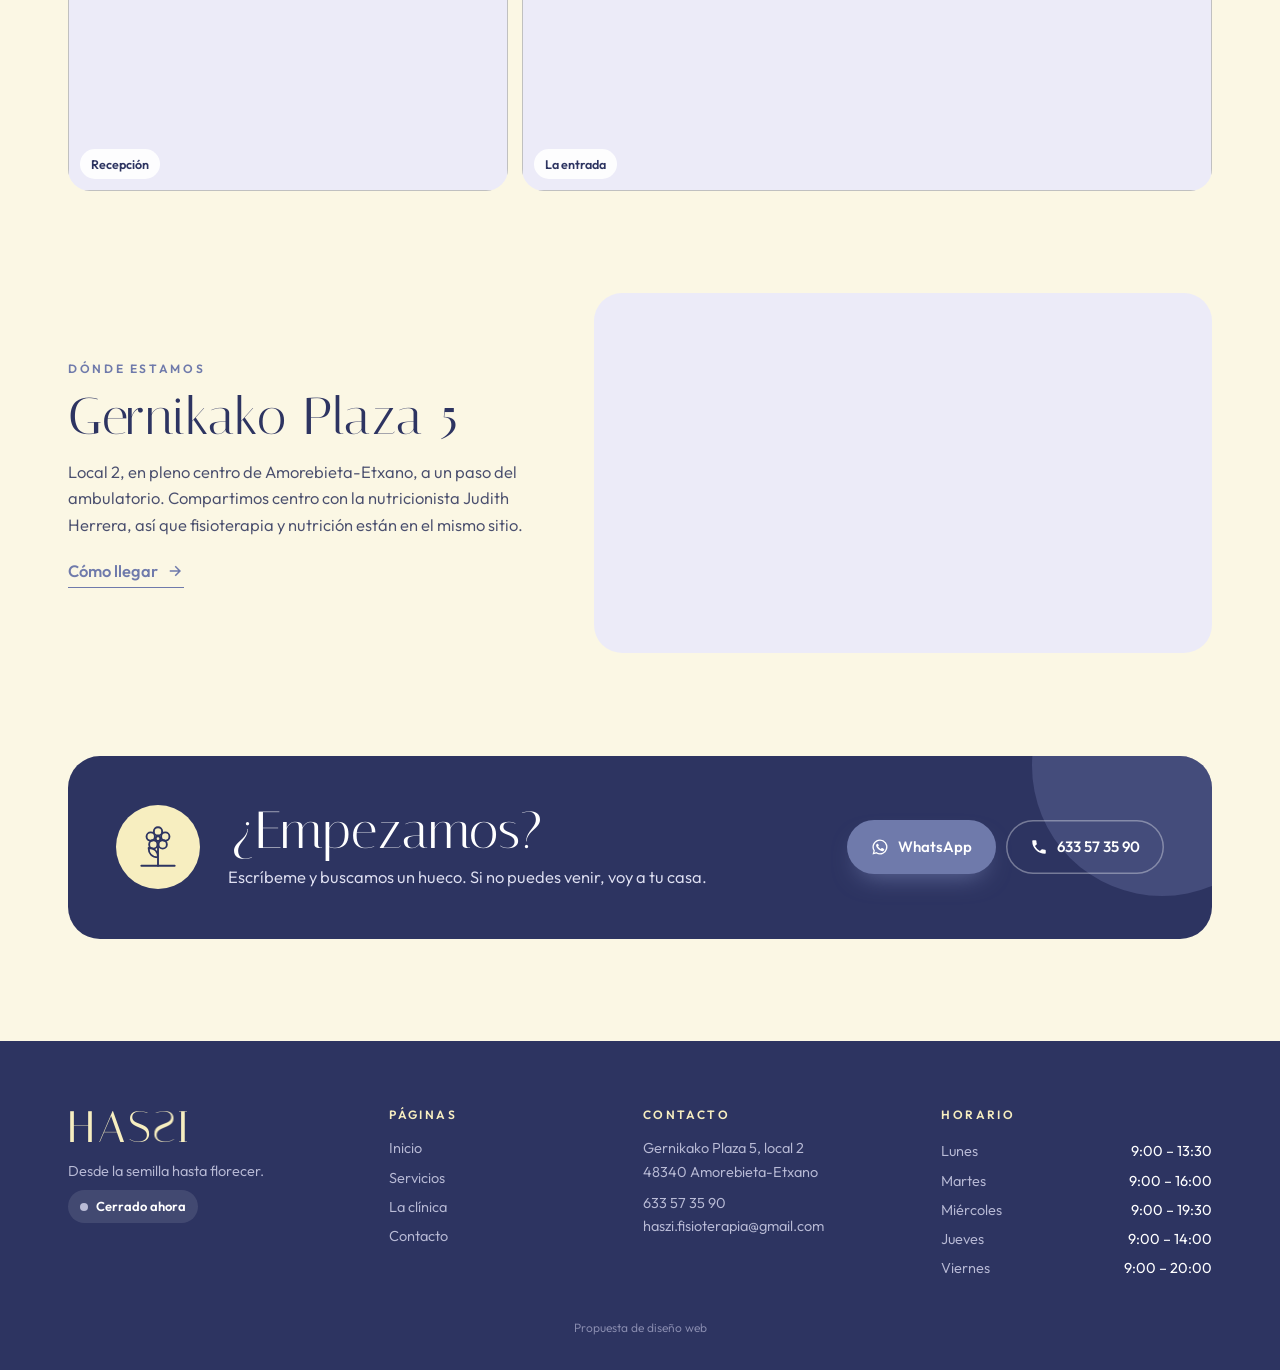
==== commit 98191435: "Quitar página de opiniones y revisar euskera Co-Authored-By: Claude Opus 5.5 <noreply@anthropic.com>" ====
--- a/clinica.html
+++ b/clinica.html
@@ -8,32 +8,32 @@
 <meta name="theme-color" content="#fbf7e4">
 <link rel="preconnect" href="https://fonts.googleapis.com"><link rel="preconnect" href="https://fonts.gstatic.com" crossorigin>
 <link href="https://fonts.googleapis.com/css2?family=Italiana&family=Outfit:wght@300..700&display=swap" rel="stylesheet">
-<link rel="stylesheet" href="styles.css?v=1793371787">
+<link rel="stylesheet" href="styles.css?v=1793372121">
 <script>(function(){var l='es';try{var q=new URLSearchParams(location.search).get('lang');var s=localStorage.getItem('hz-lang');l=q||s||'es';}catch(e){}if(l==='eu')document.documentElement.classList.add('eu');document.documentElement.lang=l;})();</script>
 </head>
 <body><header class="top">
- <a class="brand" href="index.html?v=1793371787" aria-label="Haszi Fisioterapia">HA<span class="mk" aria-hidden="true"><i>S</i><i>S</i></span>I<small>Fisioterapia</small></a>
- <nav class="nav"><a href="index.html?v=1793371787"><span data-l="es">Inicio</span><span data-l="eu">Hasiera</span></a><a href="servicios.html?v=1793371787"><span data-l="es">Servicios</span><span data-l="eu">Zerbitzuak</span></a><a href="clinica.html?v=1793371787" class=on aria-current=page><span data-l="es">La clínica</span><span data-l="eu">Klinika</span></a><a href="opiniones.html?v=1793371787"><span data-l="es">Opiniones</span><span data-l="eu">Iritziak</span></a><a href="contacto.html?v=1793371787"><span data-l="es">Contacto</span><span data-l="eu">Kontaktua</span></a></nav>
+ <a class="brand" href="index.html?v=1793372121" aria-label="Haszi Fisioterapia">HA<span class="mk" aria-hidden="true"><i>S</i><i>S</i></span>I<small>Fisioterapia</small></a>
+ <nav class="nav"><a href="index.html?v=1793372121"><span data-l="es">Inicio</span><span data-l="eu">Hasiera</span></a><a href="servicios.html?v=1793372121"><span data-l="es">Servicios</span><span data-l="eu">Zerbitzuak</span></a><a href="clinica.html?v=1793372121" class=on aria-current=page><span data-l="es">La clínica</span><span data-l="eu">Klinika</span></a><a href="contacto.html?v=1793372121"><span data-l="es">Contacto</span><span data-l="eu">Kontaktua</span></a></nav>
  <div class="lang" role="group" aria-label="Idioma / Hizkuntza"><button data-set="es">ES</button><button data-set="eu">EU</button></div>
  <a class="hcta" href="https://wa.me/34633573590" target="_blank" rel="noopener"><svg viewBox="0 0 24 24"><path d="M12 2a10 10 0 0 0-8.6 15.1L2 22l5-1.3A10 10 0 1 0 12 2zm0 18.2c-1.5 0-3-.4-4.3-1.2l-.3-.2-3 .8.8-2.9-.2-.3A8.2 8.2 0 1 1 12 20.2zm4.5-6.1c-.2-.1-1.5-.7-1.7-.8-.2-.1-.4-.1-.6.1l-.8 1c-.1.2-.3.2-.5.1a6.7 6.7 0 0 1-3.3-2.9c-.3-.4.2-.4.7-1.4.1-.2 0-.3 0-.4l-.8-1.8c-.2-.5-.4-.4-.6-.4h-.5a1 1 0 0 0-.7.3c-.2.3-.9.9-.9 2.2s1 2.6 1.1 2.7c.1.2 1.9 2.9 4.6 4 1.7.7 2.4.8 3.2.7.5-.1 1.5-.6 1.8-1.2.2-.6.2-1.1.1-1.2l-.5-.3z"/></svg><span data-l="es">Pedir cita</span><span data-l="eu">Hitzordua</span></a>
  <button class="burger" aria-label="Menú" aria-expanded="false"><i></i><i></i></button>
 </header>
-<div class="mmenu" aria-hidden="true"><nav><a href="index.html?v=1793371787"><small>01</small><span data-l="es">Inicio</span><span data-l="eu">Hasiera</span></a><a href="servicios.html?v=1793371787"><small>02</small><span data-l="es">Servicios</span><span data-l="eu">Zerbitzuak</span></a><a href="clinica.html?v=1793371787" class=on><small>03</small><span data-l="es">La clínica</span><span data-l="eu">Klinika</span></a><a href="opiniones.html?v=1793371787"><small>04</small><span data-l="es">Opiniones</span><span data-l="eu">Iritziak</span></a><a href="contacto.html?v=1793371787"><small>05</small><span data-l="es">Contacto</span><span data-l="eu">Kontaktua</span></a></nav><div class="mfoot"><a href="https://wa.me/34633573590" target="_blank" rel="noopener"><svg viewBox="0 0 24 24"><path d="M12 2a10 10 0 0 0-8.6 15.1L2 22l5-1.3A10 10 0 1 0 12 2zm0 18.2c-1.5 0-3-.4-4.3-1.2l-.3-.2-3 .8.8-2.9-.2-.3A8.2 8.2 0 1 1 12 20.2zm4.5-6.1c-.2-.1-1.5-.7-1.7-.8-.2-.1-.4-.1-.6.1l-.8 1c-.1.2-.3.2-.5.1a6.7 6.7 0 0 1-3.3-2.9c-.3-.4.2-.4.7-1.4.1-.2 0-.3 0-.4l-.8-1.8c-.2-.5-.4-.4-.6-.4h-.5a1 1 0 0 0-.7.3c-.2.3-.9.9-.9 2.2s1 2.6 1.1 2.7c.1.2 1.9 2.9 4.6 4 1.7.7 2.4.8 3.2.7.5-.1 1.5-.6 1.8-1.2.2-.6.2-1.1.1-1.2l-.5-.3z"/></svg>WhatsApp</a><a href="tel:+34633573590"><svg viewBox="0 0 24 24"><path d="M6.6 10.8a15.1 15.1 0 0 0 6.6 6.6l2.2-2.2c.3-.3.7-.4 1-.2 1.1.4 2.3.6 3.6.6.6 0 1 .4 1 1V20c0 .6-.4 1-1 1A17 17 0 0 1 3 4c0-.6.4-1 1-1h3.5c.6 0 1 .4 1 1 0 1.3.2 2.5.6 3.6.1.3 0 .7-.2 1l-2.3 2.2z"/></svg>633 57 35 90</a></div></div>
+<div class="mmenu" aria-hidden="true"><nav><a href="index.html?v=1793372121"><small>01</small><span data-l="es">Inicio</span><span data-l="eu">Hasiera</span></a><a href="servicios.html?v=1793372121"><small>02</small><span data-l="es">Servicios</span><span data-l="eu">Zerbitzuak</span></a><a href="clinica.html?v=1793372121" class=on><small>03</small><span data-l="es">La clínica</span><span data-l="eu">Klinika</span></a><a href="contacto.html?v=1793372121"><small>04</small><span data-l="es">Contacto</span><span data-l="eu">Kontaktua</span></a></nav><div class="mfoot"><a href="https://wa.me/34633573590" target="_blank" rel="noopener"><svg viewBox="0 0 24 24"><path d="M12 2a10 10 0 0 0-8.6 15.1L2 22l5-1.3A10 10 0 1 0 12 2zm0 18.2c-1.5 0-3-.4-4.3-1.2l-.3-.2-3 .8.8-2.9-.2-.3A8.2 8.2 0 1 1 12 20.2zm4.5-6.1c-.2-.1-1.5-.7-1.7-.8-.2-.1-.4-.1-.6.1l-.8 1c-.1.2-.3.2-.5.1a6.7 6.7 0 0 1-3.3-2.9c-.3-.4.2-.4.7-1.4.1-.2 0-.3 0-.4l-.8-1.8c-.2-.5-.4-.4-.6-.4h-.5a1 1 0 0 0-.7.3c-.2.3-.9.9-.9 2.2s1 2.6 1.1 2.7c.1.2 1.9 2.9 4.6 4 1.7.7 2.4.8 3.2.7.5-.1 1.5-.6 1.8-1.2.2-.6.2-1.1.1-1.2l-.5-.3z"/></svg>WhatsApp</a><a href="tel:+34633573590"><svg viewBox="0 0 24 24"><path d="M6.6 10.8a15.1 15.1 0 0 0 6.6 6.6l2.2-2.2c.3-.3.7-.4 1-.2 1.1.4 2.3.6 3.6.6.6 0 1 .4 1 1V20c0 .6-.4 1-1 1A17 17 0 0 1 3 4c0-.6.4-1 1-1h3.5c.6 0 1 .4 1 1 0 1.3.2 2.5.6 3.6.1.3 0 .7-.2 1l-2.3 2.2z"/></svg>633 57 35 90</a></div></div>
 <main class="page"><section class="banner">
  <span class="bnum">03</span>
- <div class="bw"><p class="kick"><span data-l="es">La clínica</span><span data-l="eu">Klinika</span></p><h1><span data-l="es">Un proyecto que nace con ilusión</span><span data-l="eu">Ilusioz betetako proiektu bat</span></h1><p class="lead"><span data-l="es">En el centro de Zornotza, un espacio tranquilo pensado para que te sientas cuidada desde que entras.</span><span data-l="eu">Zornotzako erdigunean, sartzen zarenetik zaindua sentitzeko pentsatutako leku lasaia.</span></p></div>
+ <div class="bw"><p class="kick"><span data-l="es">La clínica</span><span data-l="eu">Klinika</span></p><h1><span data-l="es">Un proyecto que nace con ilusión</span><span data-l="eu">Ilusioz betetako proiektu bat</span></h1><p class="lead"><span data-l="es">En el centro de Zornotza, un espacio tranquilo pensado para que te sientas cuidada desde que entras.</span><span data-l="eu">Zornotzako erdigunean, sartzen zarenetik zaindua senti zaitezen pentsatutako leku lasaia.</span></p></div>
  <svg class="bseed" viewBox="0 0 200 200" aria-hidden="true"><circle cx="100" cy="100" r="96"/></svg>
 </section>
 <section class="sec story">
  <div class="stq rv">
   <span class="qm">“</span>
-  <p><span data-l="es">Nunca me había planteado empezar un proyecto así por mi cuenta. Pero la gente de mi entorno y pacientes de antes me preguntaban dónde estaba trabajando… y aquí estoy.</span><span data-l="eu">Inoiz ez nuen pentsatu horrelako proiektu bat neure kabuz hastea. Baina inguruko jendeak eta lehengo paziente batzuek non nenbilen galdetzen zidaten… eta hemen nago.</span></p>
+  <p><span data-l="es">Nunca me había planteado empezar un proyecto así por mi cuenta. Pero la gente de mi entorno y pacientes de antes me preguntaban dónde estaba trabajando… y aquí estoy.</span><span data-l="eu">Inoiz ez nuen pentsatu horrelako proiektu bat neure kabuz hastea. Baina inguruko jendeak eta lehengo paziente batzuek non ari nintzen lanean galdetzen zidaten… eta hemen nago.</span></p>
   <div class="sig"><b>Jane Gartzia</b><span><span data-l="es">Fisioterapeuta · Haszi</span><span data-l="eu">Fisioterapeuta · Haszi</span></span></div>
  </div>
  <div class="stx rv">
   <p class="kick"><span data-l="es">Quién te atiende</span><span data-l="eu">Nork artatuko zaitu</span></p>
   <h2><span data-l="es">Cercana, atenta y comprometida</span><span data-l="eu">Hurbila, adeitsua eta konprometitua</span></h2>
-  <p><span data-l="es">Es lo que más repiten las reseñas. Cada sesión empieza escuchándote y cada tratamiento se adapta a ti: tu historia, tu momento y lo que quieres conseguir.</span><span data-l="eu">Hori da iritziek gehien errepikatzen dutena. Saio bakoitza zu entzuten hasten da eta tratamendu bakoitza zuri egokitzen zaio: zure historia, zure momentua eta lortu nahi duzuna.</span></p>
+  <p><span data-l="es">Es lo que más repiten las reseñas. Cada sesión empieza escuchándote y cada tratamiento se adapta a ti: tu historia, tu momento y lo que quieres conseguir.</span><span data-l="eu">Hori da iritziek gehien errepikatzen dutena. Saio bakoitza zu entzunez hasten da eta tratamendu bakoitza zuri egokitzen zaio: zure historia, zure momentua eta lortu nahi duzuna.</span></p>
   <ul class="facts"><li><b>8</b><span data-l="es">áreas de tratamiento</span><span data-l="eu">tratamendu-arlo</span></li><li><b>5,0</b><span data-l="es">en Google</span><span data-l="eu">Googlen</span></li><li><b>2</b><span data-l="es">idiomas: euskera y castellano</span><span data-l="eu">hizkuntza: euskara eta gaztelania</span></li></ul>
  </div>
 </section>
@@ -45,7 +45,7 @@
  <div class="wtx rv">
   <p class="kick"><span data-l="es">Dónde estamos</span><span data-l="eu">Non gaude</span></p>
   <h2>Gernikako Plaza 5</h2>
-  <p><span data-l="es">Local 2, en pleno centro de Amorebieta-Etxano, a un paso del ambulatorio. Compartimos centro con la nutricionista Judith Herrera, así que fisioterapia y nutrición están en el mismo sitio.</span><span data-l="eu">2. lokala, Amorebieta-Etxanoko erdigunean, anbulatoriotik gertu. Judith Herrera nutrizionistarekin partekatzen dugu zentroa: fisioterapia eta nutrizioa leku berean.</span></p>
+  <p><span data-l="es">Local 2, en pleno centro de Amorebieta-Etxano, a un paso del ambulatorio. Compartimos centro con la nutricionista Judith Herrera, así que fisioterapia y nutrición están en el mismo sitio.</span><span data-l="eu">2. lokala, Amorebieta-Etxanoko erdigunean, osasun-zentrotik gertu. Judith Herrera nutrizionistarekin partekatzen dugu zentroa: fisioterapia eta nutrizioa leku berean.</span></p>
   <a class="more" href="https://www.google.com/maps/place/?q=place_id:ChIJI8guDgI1Tg0RjdFPKfut2PA" target="_blank" rel="noopener"><span data-l="es">Cómo llegar</span><span data-l="eu">Nola iritsi</span><svg viewBox="0 0 24 24"><path d="M5 11h11.2l-4.6-4.6L13 5l7 7-7 7-1.4-1.4 4.6-4.6H5z"/></svg></a>
  </div>
  <div class="wmap rv"><iframe title="Mapa" loading="lazy" src="https://www.google.com/maps?q=Haszi+fisioterapia,+Gernikako+Plaza+5,+Amorebieta&output=embed"></iframe></div>
@@ -54,20 +54,20 @@
 <section class="ctaband rv">
  <div class="cbw">
   <div class="cbf"><svg viewBox="0 0 48 48"><path d="M24 42V24M24 34c-6 0-9-4-9-9 6 0 9 4 9 9z"/><circle cx="24" cy="9" r="4"/><circle cx="31" cy="14" r="4"/><circle cx="28.5" cy="21.5" r="4"/><circle cx="19.5" cy="21.5" r="4"/><circle cx="17" cy="14" r="4"/><circle cx="24" cy="16" r="2.2"/><path d="M8 42h32"/></svg></div>
-  <div><h2><span data-l="es">¿Empezamos?</span><span data-l="eu">Hasiko gara?</span></h2><p><span data-l="es">Escríbeme y buscamos un hueco. Si no puedes venir, voy a tu casa.</span><span data-l="eu">Idatzi eta tarte bat bilatuko dugu. Etortzerik ez baduzu, etxera joango naiz.</span></p></div>
+  <div><h2><span data-l="es">¿Empezamos?</span><span data-l="eu">Hasiko al gara?</span></h2><p><span data-l="es">Escríbeme y buscamos un hueco. Si no puedes venir, voy a tu casa.</span><span data-l="eu">Idatzi eta tarte bat bilatuko dugu. Etortzerik ez baduzu, zure etxera joango naiz.</span></p></div>
   <div class="cbb"><a class="btn wa" href="https://wa.me/34633573590" target="_blank" rel="noopener"><svg viewBox="0 0 24 24"><path d="M12 2a10 10 0 0 0-8.6 15.1L2 22l5-1.3A10 10 0 1 0 12 2zm0 18.2c-1.5 0-3-.4-4.3-1.2l-.3-.2-3 .8.8-2.9-.2-.3A8.2 8.2 0 1 1 12 20.2zm4.5-6.1c-.2-.1-1.5-.7-1.7-.8-.2-.1-.4-.1-.6.1l-.8 1c-.1.2-.3.2-.5.1a6.7 6.7 0 0 1-3.3-2.9c-.3-.4.2-.4.7-1.4.1-.2 0-.3 0-.4l-.8-1.8c-.2-.5-.4-.4-.6-.4h-.5a1 1 0 0 0-.7.3c-.2.3-.9.9-.9 2.2s1 2.6 1.1 2.7c.1.2 1.9 2.9 4.6 4 1.7.7 2.4.8 3.2.7.5-.1 1.5-.6 1.8-1.2.2-.6.2-1.1.1-1.2l-.5-.3z"/></svg>WhatsApp</a><a class="btn ghost" href="tel:+34633573590"><svg viewBox="0 0 24 24"><path d="M6.6 10.8a15.1 15.1 0 0 0 6.6 6.6l2.2-2.2c.3-.3.7-.4 1-.2 1.1.4 2.3.6 3.6.6.6 0 1 .4 1 1V20c0 .6-.4 1-1 1A17 17 0 0 1 3 4c0-.6.4-1 1-1h3.5c.6 0 1 .4 1 1 0 1.3.2 2.5.6 3.6.1.3 0 .7-.2 1l-2.3 2.2z"/></svg>633 57 35 90</a></div>
  </div>
 </section></main>
 <footer class="foot">
  <div class="fw">
   <div class="fbrand"><div class="fb">HA<span class="mk" aria-hidden="true"><i>S</i><i>S</i></span>I</div><p><span data-l="es">Desde la semilla hasta florecer.</span><span data-l="eu">Hazitik hasi eta loratzeraino.</span></p><span class="open" data-open></span></div>
-  <div><h4><span data-l="es">Páginas</span><span data-l="eu">Orriak</span></h4><div class="flinks"><a href="index.html?v=1793371787"><span data-l="es">Inicio</span><span data-l="eu">Hasiera</span></a><a href="servicios.html?v=1793371787"><span data-l="es">Servicios</span><span data-l="eu">Zerbitzuak</span></a><a href="clinica.html?v=1793371787"><span data-l="es">La clínica</span><span data-l="eu">Klinika</span></a><a href="opiniones.html?v=1793371787"><span data-l="es">Opiniones</span><span data-l="eu">Iritziak</span></a><a href="contacto.html?v=1793371787"><span data-l="es">Contacto</span><span data-l="eu">Kontaktua</span></a></div></div>
+  <div><h4><span data-l="es">Páginas</span><span data-l="eu">Orriak</span></h4><div class="flinks"><a href="index.html?v=1793372121"><span data-l="es">Inicio</span><span data-l="eu">Hasiera</span></a><a href="servicios.html?v=1793372121"><span data-l="es">Servicios</span><span data-l="eu">Zerbitzuak</span></a><a href="clinica.html?v=1793372121"><span data-l="es">La clínica</span><span data-l="eu">Klinika</span></a><a href="contacto.html?v=1793372121"><span data-l="es">Contacto</span><span data-l="eu">Kontaktua</span></a></div></div>
   <div><h4><span data-l="es">Contacto</span><span data-l="eu">Kontaktua</span></h4><p>Gernikako Plaza 5, <span data-l="es">local 2</span><span data-l="eu">2. lokala</span><br>48340 Amorebieta-Etxano</p><p><a href="tel:+34633573590">633 57 35 90</a><br><a href="mailto:haszi.fisioterapia@gmail.com">haszi.fisioterapia@gmail.com</a></p></div>
   <div><h4><span data-l="es">Horario</span><span data-l="eu">Ordutegia</span></h4><ul class="fh"><li><span><span data-l="es">Lunes</span><span data-l="eu">Astelehena</span></span><b>9:00 – 13:30</b></li><li><span><span data-l="es">Martes</span><span data-l="eu">Asteartea</span></span><b>9:00 – 16:00</b></li><li><span><span data-l="es">Miércoles</span><span data-l="eu">Asteazkena</span></span><b>9:00 – 19:30</b></li><li><span><span data-l="es">Jueves</span><span data-l="eu">Osteguna</span></span><b>9:00 – 14:00</b></li><li><span><span data-l="es">Viernes</span><span data-l="eu">Ostirala</span></span><b>9:00 – 20:00</b></li></ul></div>
  </div>
  <p class="prop">Propuesta de diseño web</p>
 </footer>
 <script>window.HZ_HOURS=[["9:00", "13:30"], ["9:00", "16:00"], ["9:00", "19:30"], ["9:00", "14:00"], ["9:00", "20:00"], [null, null], [null, null]];window.HZ_WA="https://wa.me/34633573590";</script>
-<script src="script.js?v=1793371787"></script>
+<script src="script.js?v=1793372121"></script>
 </body>
 </html>
